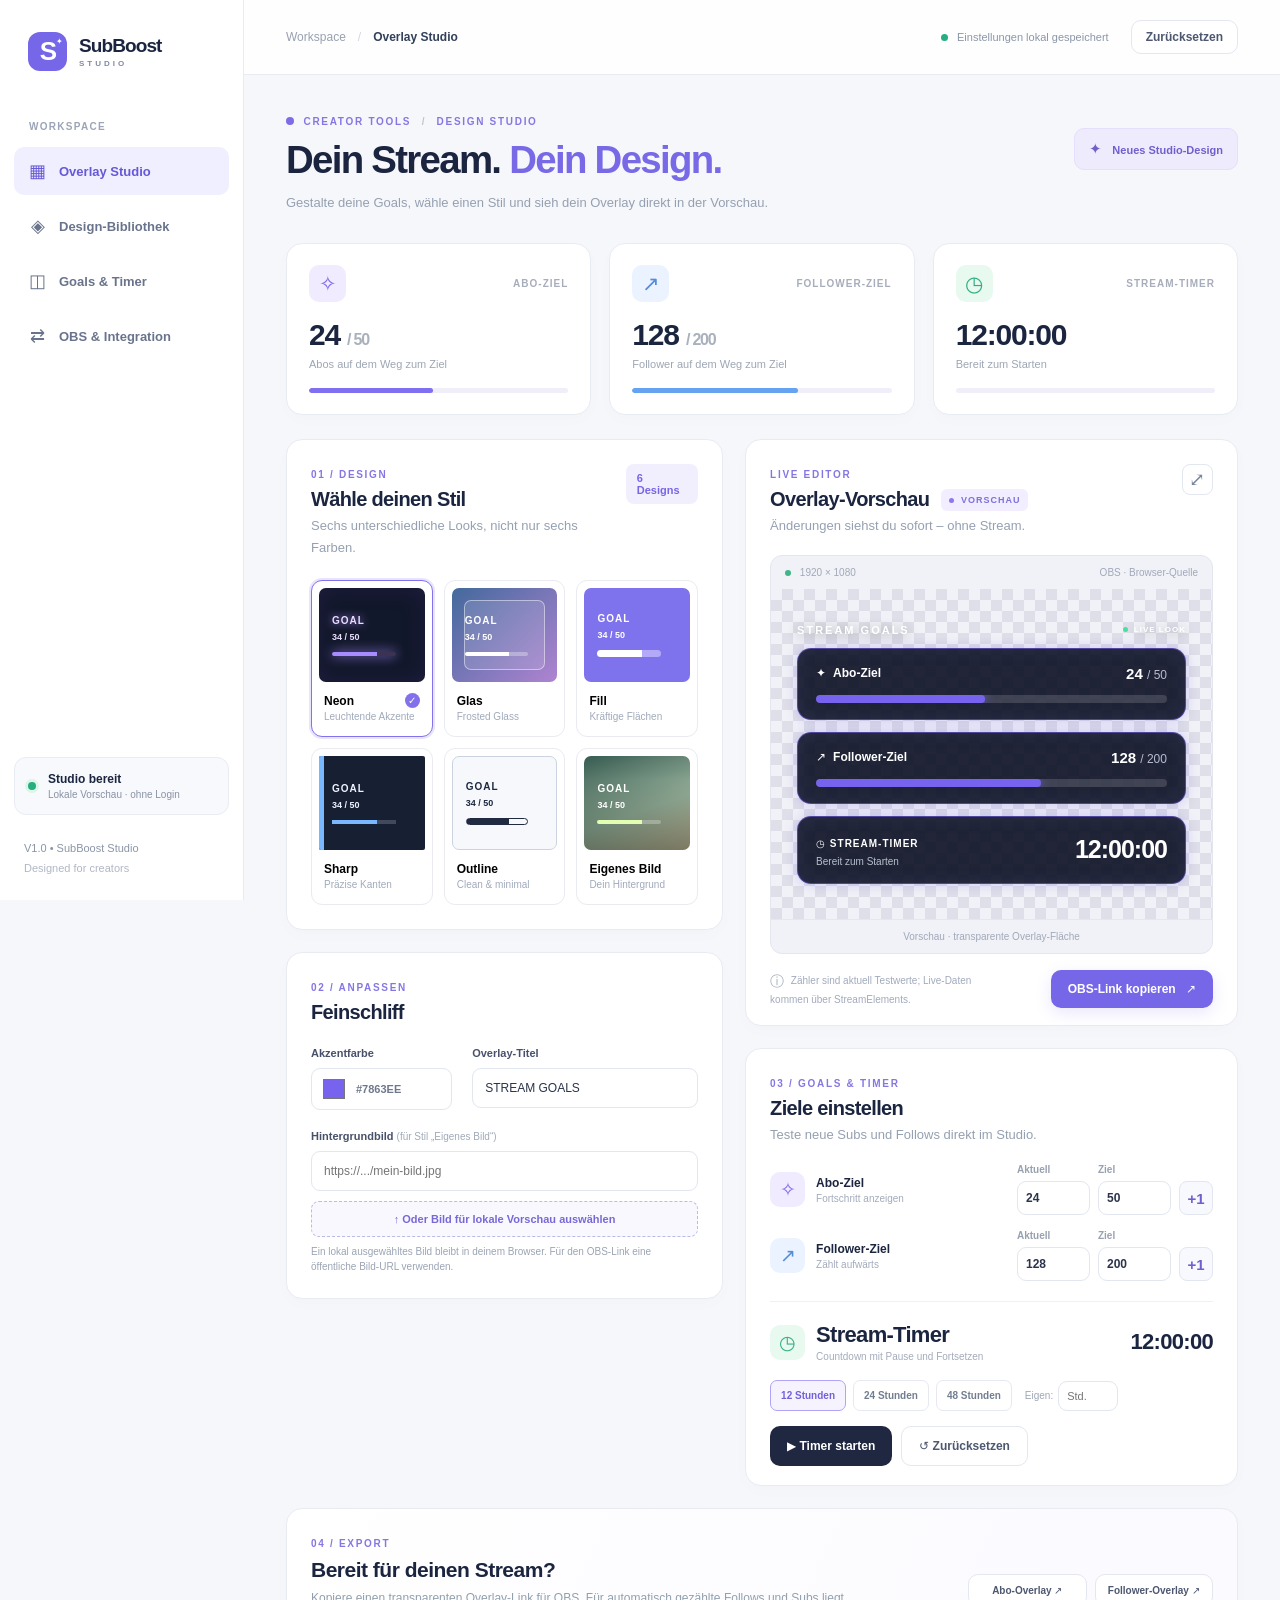
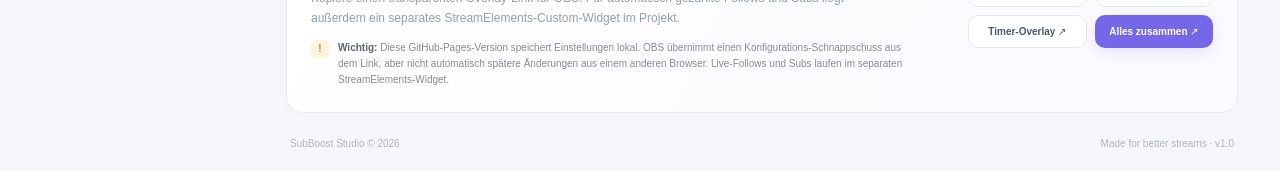
==== index.html @ 28e3aeb1 "Add files via upload" ====
<!doctype html>
<html lang="de">
<head>
  <meta charset="utf-8">
  <meta name="viewport" content="width=device-width, initial-scale=1">
  <meta name="theme-color" content="#f6f7fb">
  <meta name="description" content="SubBoost Studio – professionelle Twitch-Overlay-Gestaltung für Abo-Ziele, Follower-Ziele und Stream-Timer.">
  <title>SubBoost Studio · Overlay Designer</title>
  <link rel="stylesheet" href="styles.css">
</head>
<body>
<div id="app-shell">
  <aside class="sidebar">
    <a class="brand" href="#studio" aria-label="SubBoost Studio Startseite"><span class="brand-mark">S<span class="brand-spark">✦</span></span><span><b>SubBoost</b><small>STUDIO</small></span></a>
    <div class="nav-caption">WORKSPACE</div>
    <nav aria-label="Hauptnavigation">
      <a href="#studio" class="nav-link active" data-nav="studio"><span class="nav-ico">▦</span> Overlay Studio</a>
      <a href="#designs" class="nav-link" data-nav="designs"><span class="nav-ico">◈</span> Design-Bibliothek</a>
      <a href="#goals" class="nav-link" data-nav="goals"><span class="nav-ico">◫</span> Goals & Timer</a>
      <a href="#integration" class="nav-link" data-nav="integration"><span class="nav-ico">⇄</span> OBS & Integration</a>
    </nav>
    <div class="side-bottom">
      <div class="status-card"><span class="status-dot"></span><div><b>Studio bereit</b><small>Lokale Vorschau · ohne Login</small></div></div>
      <div class="side-foot">V1.0 • SubBoost Studio<br><span>Designed for creators</span></div>
    </div>
  </aside>

  <main class="main" id="studio">
    <header class="topbar"><div class="crumb"><span>Workspace</span><span class="slash">/</span><strong>Overlay Studio</strong></div><div class="top-actions"><span class="autosaved"><span class="save-dot"></span> Einstellungen lokal gespeichert</span><button class="btn btn-small btn-outline" id="reset-all">Zurücksetzen</button></div></header>
    <div class="page">
      <div class="page-heading"><div><div class="eyebrow"><span class="eyebrow-dot"></span> CREATOR TOOLS <span class="eyebrow-sep">/</span> DESIGN STUDIO</div><h1>Dein Stream. <em>Dein Design.</em></h1><p>Gestalte deine Goals, wähle einen Stil und sieh dein Overlay direkt in der Vorschau.</p></div><div class="header-badge"><span>✦</span> Neues Studio-Design</div></div>

      <div class="summary-grid">
        <div class="summary"><div class="summary-top"><span class="summary-icon violet">✧</span><span class="summary-tag">ABO-ZIEL</span></div><div class="summary-value" id="sum-subs">24 <span>/ 50</span></div><div class="summary-sub">Abos auf dem Weg zum Ziel</div><div class="summary-line"><i id="sum-subs-line"></i></div></div>
        <div class="summary"><div class="summary-top"><span class="summary-icon blue">↗</span><span class="summary-tag">FOLLOWER-ZIEL</span></div><div class="summary-value" id="sum-followers">128 <span>/ 200</span></div><div class="summary-sub">Follower auf dem Weg zum Ziel</div><div class="summary-line blue-line"><i id="sum-followers-line"></i></div></div>
        <div class="summary"><div class="summary-top"><span class="summary-icon green">◷</span><span class="summary-tag">STREAM-TIMER</span></div><div class="summary-value" id="sum-timer">12:00:00</div><div class="summary-sub" id="sum-timer-status">Bereit zum Starten</div><div class="summary-line green-line"><i id="sum-timer-line"></i></div></div>
      </div>

      <div class="studio-grid">
        <div class="left-stack">
          <section class="card" id="designs"><div class="card-head"><div><span class="section-index">01 / DESIGN</span><h2>Wähle deinen Stil</h2><p>Sechs unterschiedliche Looks, nicht nur sechs Farben.</p></div><div class="pill">6 Designs</div></div><div class="styles-grid" id="styles-grid">
            <button type="button" class="style-tile selected" data-style="neon"><span class="style-art art-neon"><i></i><strong>GOAL</strong><small>34 / 50</small><b></b></span><span class="style-label">Neon <span class="select-check">✓</span></span><span class="style-desc">Leuchtende Akzente</span></button>
            <button type="button" class="style-tile" data-style="glass"><span class="style-art art-glass"><i></i><strong>GOAL</strong><small>34 / 50</small><b></b></span><span class="style-label">Glas <span class="select-check">✓</span></span><span class="style-desc">Frosted Glass</span></button>
            <button type="button" class="style-tile" data-style="fill"><span class="style-art art-fill"><i></i><strong>GOAL</strong><small>34 / 50</small><b></b></span><span class="style-label">Fill <span class="select-check">✓</span></span><span class="style-desc">Kräftige Flächen</span></button>
            <button type="button" class="style-tile" data-style="sharp"><span class="style-art art-sharp"><i></i><strong>GOAL</strong><small>34 / 50</small><b></b></span><span class="style-label">Sharp <span class="select-check">✓</span></span><span class="style-desc">Präzise Kanten</span></button>
            <button type="button" class="style-tile" data-style="outline"><span class="style-art art-outline"><i></i><strong>GOAL</strong><small>34 / 50</small><b></b></span><span class="style-label">Outline <span class="select-check">✓</span></span><span class="style-desc">Clean & minimal</span></button>
            <button type="button" class="style-tile" data-style="image"><span class="style-art art-image"><i></i><strong>GOAL</strong><small>34 / 50</small><b></b></span><span class="style-label">Eigenes Bild <span class="select-check">✓</span></span><span class="style-desc">Dein Hintergrund</span></button>
          </div></section>
          <section class="card personalization"><div class="card-head tight"><div><span class="section-index">02 / ANPASSEN</span><h2>Feinschliff</h2></div></div><div class="colors-row"><div><label class="field-label" for="accent">Akzentfarbe</label><div class="color-input"><input id="accent" type="color" value="#7863ee"><span id="hex-label">#7863EE</span></div></div><div><label class="field-label" for="label-name">Overlay-Titel</label><input id="label-name" type="text" maxlength="32" value="STREAM GOALS" placeholder="STREAM GOALS"></div></div><div class="image-field"><label class="field-label" for="background-url">Hintergrundbild <span>(für Stil „Eigenes Bild“)</span></label><input id="background-url" type="url" placeholder="https://.../mein-bild.jpg"><label class="upload-label" for="background-file"><span>↑</span> Oder Bild für lokale Vorschau auswählen <input type="file" id="background-file" accept="image/*"></label><small class="hint">Ein lokal ausgewähltes Bild bleibt in deinem Browser. Für den OBS-Link eine öffentliche Bild-URL verwenden.</small></div></section>
        </div>

        <div class="right-stack"><section class="card preview-card"><div class="card-head preview-title"><div><span class="section-index">LIVE EDITOR</span><h2>Overlay-Vorschau <span class="live-pill"><i></i> VORSCHAU</span></h2><p>Änderungen siehst du sofort – ohne Stream.</p></div><button class="icon-btn" title="Vollbildvorschau" id="open-preview" aria-label="Vollbildvorschau öffnen">⤢</button></div><div class="preview-stage"><div class="stage-top"><span><i class="stage-dot"></i> 1920 × 1080</span><span>OBS · Browser-Quelle</span></div><div class="preview-inner"><div id="overlay-preview" class="overlay-content style-neon"><div class="preview-heading"><span id="preview-title">STREAM GOALS</span><span class="tiny-live"><span></span> LIVE LOOK</span></div><div class="goal-card subs-card"><div class="goal-top"><span>✦ <span>Abo-Ziel</span></span><strong id="preview-subs">24 <small>/ 50</small></strong></div><div class="bar"><div class="bar-fill" id="subs-progress"></div></div></div><div class="goal-card followers-card"><div class="goal-top"><span>↗ <span>Follower-Ziel</span></span><strong id="preview-followers">128 <small>/ 200</small></strong></div><div class="bar"><div class="bar-fill" id="followers-progress"></div></div></div><div class="goal-card timer-card"><div class="timer-card-content"><div><span class="timer-label">◷ STREAM-TIMER</span><div class="timer-subline" id="timer-state-label">Bereit zum Starten</div></div><strong id="preview-timer">12:00:00</strong></div></div></div></div><div class="stage-bottom">Vorschau · transparente Overlay-Fläche</div></div><div class="preview-footer"><div><span class="preview-foot-icon">ⓘ</span> Zähler sind aktuell Testwerte; Live-Daten kommen über StreamElements.</div><button class="btn btn-primary" id="copy-overlay-all">OBS-Link kopieren <span>↗</span></button></div></section>

        <section class="card controls-card" id="goals"><div class="card-head tight"><div><span class="section-index">03 / GOALS & TIMER</span><h2>Ziele einstellen</h2><p>Teste neue Subs und Follows direkt im Studio.</p></div></div><div class="goals-settings"><div class="settings-row"><div class="settings-label"><span class="settings-icon violet">✧</span><div><strong>Abo-Ziel</strong><small>Fortschritt anzeigen</small></div></div><div class="setting-inputs"><label>Aktuell<input type="number" min="0" max="1000000" id="subs-current" value="24"></label><label>Ziel<input type="number" min="1" max="1000000" id="subs-target" value="50"></label><button class="increment" id="test-sub" type="button" title="Test-Abo hinzufügen">+1</button></div></div><div class="settings-row"><div class="settings-label"><span class="settings-icon blue">↗</span><div><strong>Follower-Ziel</strong><small>Zählt aufwärts</small></div></div><div class="setting-inputs"><label>Aktuell<input type="number" min="0" max="1000000" id="followers-current" value="128"></label><label>Ziel<input type="number" min="1" max="1000000" id="followers-target" value="200"></label><button class="increment" id="test-follower" type="button" title="Test-Follow hinzufügen">+1</button></div></div></div><div class="divider"></div><div class="timer-settings"><div class="timer-settings-head"><div class="settings-label"><span class="settings-icon green">◷</span><div><strong>Stream-Timer</strong><small>Countdown mit Pause und Fortsetzen</small></div></div><strong id="timer-control-display">12:00:00</strong></div><div class="preset-row"><button type="button" class="preset active" data-hours="12">12 Stunden</button><button type="button" class="preset" data-hours="24">24 Stunden</button><button type="button" class="preset" data-hours="48">48 Stunden</button><label class="custom-hours">Eigen: <input type="number" min="1" max="240" id="custom-hours" placeholder="Std."></label></div><div class="timer-buttons"><button id="timer-toggle" class="btn btn-dark">▶ Timer starten</button><button id="timer-reset" class="btn btn-outline">↺ Zurücksetzen</button></div></div></section></div>
      </div>

      <section class="card integration" id="integration"><div class="integration-copy"><span class="section-index">04 / EXPORT</span><h2>Bereit für deinen Stream?</h2><p>Kopiere einen transparenten Overlay-Link für OBS. Für automatisch gezählte Follows und Subs liegt außerdem ein separates StreamElements-Custom-Widget im Projekt.</p><div class="integration-note"><span>!</span><span><strong>Wichtig:</strong> Diese GitHub-Pages-Version speichert Einstellungen lokal. OBS übernimmt einen Konfigurations-Schnappschuss aus dem Link, aber nicht automatisch spätere Änderungen aus einem anderen Browser. Live-Follows und Subs laufen im separaten StreamElements-Widget.</span></div></div><div class="integration-actions"><button class="btn btn-outline" id="copy-subs">Abo-Overlay ↗</button><button class="btn btn-outline" id="copy-followers">Follower-Overlay ↗</button><button class="btn btn-outline" id="copy-timer">Timer-Overlay ↗</button><button class="btn btn-primary" id="copy-all">Alles zusammen ↗</button></div></section>
      <footer><span>SubBoost Studio © 2026</span><span>Made for better streams · v1.0</span></footer>
    </div>
  </main>
</div>
<div id="obs-overlay-root" class="obs-root" hidden><div class="obs-content" id="obs-content"></div><div class="obs-interact" id="obs-interact"><button type="button" id="obs-start-pause">▶ Start / Pause</button><button type="button" id="obs-reset">↺ Reset</button></div></div>
<div id="toast" role="status" aria-live="polite"></div>
<script src="app.js"></script>
</body>
</html>
---- styles.css ----
:root{font-family:Inter,ui-sans-serif,-apple-system,BlinkMacSystemFont,"Segoe UI",Arial,sans-serif;color:#1b2540;background:#f6f7fb;font-synthesis:none;-webkit-font-smoothing:antialiased}*{box-sizing:border-box}html{scroll-behavior:smooth}body{margin:0}button,input{font:inherit}button{cursor:pointer}a{text-decoration:none;color:inherit}button:focus-visible,input:focus-visible,a:focus-visible{outline:3px solid #a7a1fb;outline-offset:2px}[hidden]{display:none!important}#app-shell{min-height:100vh;display:flex}.sidebar{background:#fff;width:244px;flex-shrink:0;min-height:100vh;border-right:1px solid #e9ebf1;padding:31px 14px 21px;position:sticky;top:0;height:100vh;display:flex;flex-direction:column}.brand{display:flex;align-items:center;gap:12px;padding:1px 14px 50px}.brand-mark{display:grid;place-items:center;position:relative;width:39px;height:39px;background:#7667e9;border-radius:12px;color:#fff;font-weight:850;font-size:26px;letter-spacing:-2px}.brand-spark{position:absolute;font-size:8px;top:5px;right:6px}.brand b{font-size:19px;letter-spacing:-.9px;display:block}.brand small{display:block;font-weight:800;letter-spacing:3px;font-size:8px;color:#828aa1;margin-top:2px}.nav-caption{font-size:10px;letter-spacing:1.3px;color:#9ca4b7;font-weight:750;margin:0 15px 15px}.sidebar nav{display:grid;gap:7px}.nav-link{display:flex;align-items:center;gap:12px;font-weight:600;color:#69748c;padding:13px 14px;border-radius:10px;font-size:13px}.nav-link.active,.nav-link:hover{background:#f0efff;color:#6758d6}.nav-ico{display:inline-flex;justify-content:center;width:19px;font-size:18px}.side-bottom{margin-top:auto}.status-card{display:flex;align-items:center;gap:12px;background:#f7f9fc;border:1px solid #e9ecf3;padding:14px 13px;border-radius:12px}.status-dot,.save-dot,.eyebrow-dot{width:8px;height:8px;background:#26ae80;border-radius:50%;display:inline-block;flex:0 0 auto;box-shadow:0 0 0 3px #dcf7e8}.status-card b{font-size:12px;display:block}.status-card small{font-size:10px;color:#8992a4;display:block;margin-top:3px}.side-foot{padding:24px 10px 0;color:#8a95a6;font-size:11px;line-height:1.8}.side-foot span{color:#b0b7c4}.main{width:calc(100% - 244px);min-width:0}.topbar{height:75px;background:rgba(255,255,255,.88);border-bottom:1px solid #e8ebf2;display:flex;align-items:center;justify-content:space-between;padding:0 42px;gap:20px}.crumb{font-size:12px;display:flex;gap:12px;color:#98a0b0}.crumb strong{color:#33405a;font-weight:650}.slash{color:#d0d5df}.top-actions{display:flex;align-items:center;gap:22px}.autosaved{font-size:11px;color:#8a96a8;display:flex;align-items:center;gap:9px}.save-dot{width:7px;height:7px;box-shadow:none}.btn{border:0;border-radius:10px;padding:12px 17px;font-size:12px;font-weight:750;transition:transform .15s,filter .15s,background .15s;white-space:nowrap}.btn:hover{transform:translateY(-1px);filter:brightness(.97)}.btn-outline{background:#fff;border:1px solid #e4e7f0;color:#4d5770}.btn-primary{background:#7667e9;color:white;box-shadow:0 5px 16px #7667e928}.btn-primary span{margin-left:7px}.btn-dark{background:#202841;color:#fff}.btn-small{padding:9px 14px}.page{max-width:1570px;margin:0 auto;padding:41px 42px 22px}.page-heading{display:flex;align-items:flex-start;justify-content:space-between;gap:20px;margin-bottom:30px}.eyebrow,.section-index{font-size:10px;letter-spacing:1.7px;font-weight:800;color:#8577e3}.eyebrow-dot{background:#7e6be8;box-shadow:none;margin-right:5px}.eyebrow-sep{color:#c0c2cd;margin:0 6px}h1,h2,p{margin:0}h1{font-size:clamp(29px,3vw,40px);font-weight:820;letter-spacing:-1.7px;margin:11px 0 10px}h1 em{font-style:normal;color:#7869e7}.page-heading p,.card-head p{color:#95a0b1;font-size:13px;line-height:1.65}.header-badge{background:#eeebfd;color:#715fcd;padding:11px 14px;font-size:11px;border:1px solid #e5defe;border-radius:10px;font-weight:750;margin-top:12px}.header-badge span{font-size:15px;margin-right:7px}.summary-grid{display:grid;grid-template-columns:repeat(3,minmax(0,1fr));gap:18px;margin-bottom:24px}.summary,.card{background:#fff;border:1px solid #e8ebf2;border-radius:16px;box-shadow:0 5px 18px #18203c04}.summary{padding:21px 22px}.summary-top{display:flex;align-items:center;justify-content:space-between}.summary-icon,.settings-icon{width:37px;height:37px;display:grid;place-items:center;border-radius:10px;font-size:21px;font-weight:750}.violet{background:#f0ebff;color:#7e67eb}.blue{background:#eaf3ff;color:#548cdb}.green{background:#e8f9ef;color:#2eae83}.summary-tag{font-size:10px;color:#a7adbb;letter-spacing:1px;font-weight:850}.summary-value{font-size:30px;font-weight:800;letter-spacing:-1.2px;margin-top:15px;line-height:1.2;font-variant-numeric:tabular-nums}.summary-value span{font-size:16px;color:#a9b1bd;font-weight:550}.summary-sub{font-size:11px;color:#9da6b4;margin-top:5px}.summary-line{height:5px;background:#f0eff9;border-radius:10px;margin-top:18px;overflow:hidden}.summary-line i{display:block;height:100%;width:48%;background:#806ff0;border-radius:10px;transition:width .35s}.summary-line.blue-line i{background:#65a3f1}.summary-line.green-line i{background:#4abf94}.studio-grid{display:grid;grid-template-columns:minmax(375px,.94fr) minmax(410px,1.06fr);gap:22px;align-items:start}.left-stack,.right-stack{display:flex;flex-direction:column;gap:22px}.card{padding:24px}.card-head{display:flex;align-items:flex-start;justify-content:space-between;gap:10px;margin-bottom:22px}.card-head.tight{margin-bottom:19px}.card-head h2{font-size:20px;font-weight:800;letter-spacing:-.65px;margin:6px 0 4px}.pill{background:#f1effe;color:#7665e5;padding:8px 11px;border-radius:8px;font-size:11px;font-weight:800}.styles-grid{display:grid;grid-template-columns:repeat(3,minmax(0,1fr));gap:11px}.style-tile{background:#fff;border:1.5px solid #e9ebf1;padding:7px;border-radius:11px;text-align:left;min-width:0;transition:border-color .18s,transform .18s,box-shadow .18s}.style-tile:hover{transform:translateY(-2px);box-shadow:0 6px 20px #20264c0b}.style-tile.selected{border-color:#8272ed;box-shadow:0 0 0 2px #e8e4ff}.style-art{height:94px;border-radius:7px;display:flex;flex-direction:column;justify-content:center;padding:13px;position:relative;overflow:hidden}.style-art strong{font-size:10px;letter-spacing:1px}.style-art small{font-size:9px;margin-top:6px;font-weight:700}.style-art b{width:80%;height:4px;margin-top:10px;border-radius:5px;display:block}.style-art i{position:absolute;inset:0;pointer-events:none}.art-neon{background:#12182b;color:#e8ddff;box-shadow:inset 0 0 22px #422a7244}.art-neon strong{text-shadow:0 0 9px #b08bff}.art-neon b{background:linear-gradient(90deg,#a88cff 70%,#3c3352 70%);box-shadow:0 0 12px #a88cff}.art-glass{background:linear-gradient(135deg,#43699d,#af84d1);color:#fff}.art-glass i{inset:12px;background:#ffffff21;border:1px solid #ffffff77;border-radius:7px;backdrop-filter:blur(6px)}.art-glass strong,.art-glass small,.art-glass b{z-index:1}.art-glass b{background:linear-gradient(90deg,#fff 70%,#ffffff50 70%)}.art-fill{background:#7f72ed;color:#fff}.art-fill b{background:linear-gradient(90deg,#fff 70%,#b2a9f8 70%);height:7px}.art-sharp{background:#172032;color:#eef2ff;border-radius:2px}.art-sharp:before{content:"";position:absolute;left:0;top:0;bottom:0;width:5px;background:#79b7ff}.art-sharp b{background:linear-gradient(90deg,#79b7ff 70%,#41495d 70%);border-radius:0}.art-outline{background:#f7f8fb;color:#1c2a42;border:1px solid #cbd3e1}.art-outline b{height:7px;border:1px solid #202a40;background:linear-gradient(90deg,#202a40 70%,transparent 70%)}.art-image{background:linear-gradient(160deg,#365b51,#9ab39d 58%,#e0c5a4);color:#fff}.art-image i{background:linear-gradient(0deg,#10261b7a,transparent 75%)}.art-image b{background:linear-gradient(90deg,#e2ffb1 70%,#ffffff44 70%);position:relative}.art-image strong,.art-image small{position:relative}.style-label{font-size:12px;font-weight:800;display:flex;align-items:center;justify-content:space-between;margin:11px 5px 3px}.select-check{font-size:10px;background:#8371ec;color:#fff;border-radius:50%;width:15px;height:15px;text-align:center;line-height:15px;opacity:0}.selected .select-check{opacity:1}.style-desc{display:block;font-size:10px;color:#a0aabb;margin:0 5px 7px}.field-label{display:block;font-size:11px;font-weight:750;color:#48516a;margin-bottom:9px}.field-label span{font-size:10px;color:#a0aab8;font-weight:500}.colors-row{display:grid;grid-template-columns:1fr 1.6fr;gap:20px}input:not([type=color]):not([type=file]){width:100%;border:1px solid #e2e6ef;background:#fff;border-radius:9px;padding:12px;color:#2c344c;font-size:12px;outline:none}input:not([type=color]):not([type=file]):focus{border-color:#9e94f8;box-shadow:0 0 0 3px #ddd7fa5c}.color-input{height:42px;border:1px solid #e2e6ef;border-radius:9px;display:flex;gap:9px;align-items:center;padding:6px 9px}.color-input input{border:0;background:none;width:26px;height:28px;cursor:pointer;padding:0}.color-input span{font-size:11px;font-weight:750;color:#6e788d}.image-field{margin-top:20px}.image-field #background-url{margin-bottom:10px}.upload-label{display:block;border:1px dashed #b9bce9;background:#f9f8ff;color:#7768d6;text-align:center;padding:11px;border-radius:8px;font-size:11px;font-weight:750;cursor:pointer}.upload-label input{display:none}.hint{display:block;color:#9ba4b4;font-size:10px;margin-top:7px;line-height:1.5}
.preview-card{padding:24px 24px 17px}.preview-title{margin-bottom:18px}.preview-title h2{display:flex;align-items:center;gap:12px}.live-pill{font-size:9px;font-weight:850;letter-spacing:1px;color:#7c70db;background:#f2eeff;padding:6px 8px;border-radius:6px}.live-pill i{display:inline-block;width:5px;height:5px;background:#8b79ed;border-radius:50%;margin-right:3px}.icon-btn{width:31px;height:31px;border:1px solid #e2e7f0;border-radius:8px;background:white;color:#7a849a;font-size:19px}.preview-stage{background:#f1f2f7;border:1px solid #e4e6ef;border-radius:12px;overflow:hidden}.stage-top,.stage-bottom{display:flex;justify-content:space-between;gap:15px;padding:11px 14px;font-size:10px;color:#a1a8b9}.stage-dot{width:6px;height:6px;border-radius:50%;background:#41b489;display:inline-block;margin-right:6px}.preview-inner{min-height:330px;padding:26px;background-image:linear-gradient(45deg,#dedfe8 25%,transparent 25%),linear-gradient(-45deg,#dedfe8 25%,transparent 25%),linear-gradient(45deg,transparent 75%,#dedfe8 75%),linear-gradient(-45deg,transparent 75%,#dedfe8 75%);background-size:22px 22px;background-position:0 0,0 11px,11px -11px,-11px 0;display:grid;place-items:center}.stage-bottom{justify-content:center;border-top:1px solid #e5e7f0}.preview-footer{display:flex;justify-content:space-between;gap:10px;align-items:center;margin-top:16px}.preview-footer>div{font-size:10px;color:#a1aabc;max-width:52%;line-height:1.5}.preview-foot-icon{font-size:14px;vertical-align:middle;margin-right:4px}.overlay-content{--accent:#7863ee;display:grid;gap:12px;width:min(100%,440px);color:#fff}.preview-heading{display:flex;justify-content:space-between;align-items:center;font-size:11px;letter-spacing:2px;font-weight:850;text-shadow:0 2px 12px #0007}.tiny-live{font-size:8px;letter-spacing:1px}.tiny-live span{display:inline-block;background:#48e2a1;width:5px;height:5px;border-radius:50%;margin-right:3px}.goal-card{background:#171e32;color:#fff;border:1px solid #5f678177;border-radius:14px;padding:16px 18px;box-shadow:0 12px 28px #17203330}.goal-top{display:flex;align-items:center;justify-content:space-between;gap:10px;margin-bottom:13px;font-size:12px;font-weight:800}.goal-top>span{display:flex;gap:7px;align-items:center}.goal-top strong{font-variant-numeric:tabular-nums;font-size:15px}.goal-top small{font-size:12px;color:#b9bdd3;font-weight:500}.bar{height:8px;background:#ffffff24;border-radius:99px;overflow:hidden}.bar-fill{height:100%;width:45%;background:var(--accent);border-radius:99px;transition:width .25s;box-shadow:0 0 10px var(--accent)}.timer-card-content{display:flex;justify-content:space-between;align-items:center;gap:8px}.timer-label{font-size:10px;font-weight:850;letter-spacing:1px}.timer-subline{font-size:10px;color:#b7c1ce;margin-top:5px}.timer-card strong{font-variant-numeric:tabular-nums;font-size:25px;letter-spacing:-1px}.overlay-content.style-neon .goal-card{background:#13172aeF;border-color:color-mix(in srgb,var(--accent),transparent 45%);box-shadow:0 0 13px color-mix(in srgb,var(--accent),transparent 70%),inset 0 0 18px #626acd1c}.overlay-content.style-neon .bar-fill{box-shadow:0 0 12px var(--accent)}.overlay-content.style-glass .goal-card{background:linear-gradient(110deg,#596ca4a8,#50506e91);backdrop-filter:blur(22px);border-color:#ffffff77;box-shadow:0 8px 20px #111b4a33}.overlay-content.style-glass .bar-fill{background:#fff;box-shadow:none}.overlay-content.style-fill .goal-card{background:var(--accent);border:0;box-shadow:0 10px 24px #17174122}.overlay-content.style-fill .bar{background:#ffffff4e}.overlay-content.style-fill .bar-fill{background:#fff;box-shadow:none}.overlay-content.style-sharp .goal-card{background:#121a2b;border-left:5px solid var(--accent);border-radius:0;box-shadow:8px 8px 0 #1d1c2d35}.overlay-content.style-sharp .bar,.overlay-content.style-sharp .bar-fill{border-radius:0;box-shadow:none}.overlay-content.style-outline .goal-card{background:#fff;color:#202944;border:2px solid #1a253b;border-radius:9px;box-shadow:none}.overlay-content.style-outline .goal-top small{color:#9299a5}.overlay-content.style-outline .bar{background:#e4e7ee}.overlay-content.style-outline .bar-fill{box-shadow:none}.overlay-content.style-outline .timer-subline{color:#8a94a4}.overlay-content.style-image .goal-card{background:linear-gradient(90deg,#111b24dE,#111b249d);border:1px solid #ffffff70;box-shadow:0 10px 30px #0003}.overlay-content.style-image{padding:16px;border-radius:15px;background:linear-gradient(145deg,#244739,#c8aa86);background-size:cover;background-position:center}.overlay-content.style-image .preview-heading{padding:0 3px}.controls-card{padding-bottom:19px}.goals-settings{display:grid;gap:15px}.settings-row,.timer-settings-head{display:flex;justify-content:space-between;gap:10px;align-items:center}.settings-label{display:flex;align-items:center;gap:11px}.settings-icon{width:35px;height:35px;font-size:19px}.settings-label strong{font-size:12px;display:block}.settings-label small{font-size:10px;color:#a3abbb;display:block;margin-top:3px}.setting-inputs{display:flex;gap:8px;align-items:end}.setting-inputs label{font-size:10px;color:#98a1b0;font-weight:750;display:block;width:73px}.setting-inputs input{height:34px;padding:7px 8px!important;margin-top:6px;font-size:12px!important}.increment{width:34px;height:34px;flex:0 0 34px;border:1px solid #e2e6ee;background:#f8f8ff;border-radius:8px;font-size:15px;color:#6f60ce;font-weight:800}.divider{height:1px;background:#eef0f4;margin:20px 0}.timer-settings-head strong{font-size:22px;font-variant-numeric:tabular-nums;letter-spacing:-.7px}.preset-row{display:flex;gap:7px;flex-wrap:wrap;margin-top:18px}.preset{border:1px solid #e6e9f0;color:#727e90;background:#fff;border-radius:7px;padding:9px 10px;font-size:10px;font-weight:800}.preset.active{color:#7161d9;border-color:#aea4f8;background:#f6f3ff}.custom-hours{font-size:10px;color:#9da7b5;display:flex;align-items:center;gap:5px;padding:0 6px}.custom-hours input{max-width:60px;padding:8px!important;font-size:11px!important}.timer-buttons{display:flex;gap:9px;margin-top:15px}.integration{margin-top:22px;display:flex;align-items:center;justify-content:space-between;gap:25px;background:linear-gradient(115deg,#fff,#fafaff)}.integration h2{font-size:21px;letter-spacing:-.5px;margin:7px 0}.integration p{font-size:12px;color:#91a0ad;line-height:1.6;max-width:580px}.integration-note{display:flex;gap:9px;align-items:flex-start;color:#8d8798;font-size:10px;line-height:1.6;max-width:610px;margin-top:12px}.integration-note>span:first-child{display:grid;place-items:center;width:18px;height:18px;border-radius:5px;background:#fff4db;color:#ba8942;flex-shrink:0;font-weight:800}.integration-note strong{color:#5e6373}.integration-actions{display:grid;grid-template-columns:1fr 1fr;gap:8px;min-width:245px}.integration-actions .btn{padding:10px;font-size:10px}footer{display:flex;justify-content:space-between;gap:10px;padding:25px 4px 0;color:#adb4c2;font-size:10px}#toast{position:fixed;bottom:24px;right:24px;background:#222945;color:#fff;padding:13px 18px;border-radius:10px;font-size:12px;box-shadow:0 10px 30px #111a3438;opacity:0;pointer-events:none;transition:opacity .2s;z-index:100}#toast.show{opacity:1}
body.obs-mode{background:transparent!important;overflow:hidden}body.obs-mode #app-shell{display:none}body.obs-mode .obs-root{display:flex!important;min-height:100vh;width:100vw;background:transparent;align-items:flex-start;justify-content:flex-start;padding:24px;position:relative}.obs-content{width:min(620px,95vw)}body.obs-mode .overlay-content{width:100%;max-width:620px}.obs-interact{position:fixed;bottom:10px;right:10px;display:flex;gap:6px;opacity:0;transition:opacity .2s}.obs-interact:hover,.obs-interact:focus-within{opacity:1}.obs-interact button{background:#222942;color:#fff;font-size:11px;border:1px solid #7779a0;border-radius:7px;padding:8px}.obs-root:not(.has-timer) .obs-interact{display:none}
@media(max-width:1240px){.sidebar{width:206px}.main{width:calc(100% - 206px)}.page{padding:35px 27px}.topbar{padding:0 27px}.studio-grid{grid-template-columns:1fr}.styles-grid{grid-template-columns:repeat(6,minmax(0,1fr))}.style-art{height:80px}.preview-inner{min-height:340px}.integration{align-items:flex-start}}@media(max-width:840px){.sidebar{display:none}.main{width:100%}.topbar{padding:0 17px}.page{padding:25px 16px}.header-badge,.autosaved{display:none}.styles-grid{grid-template-columns:repeat(3,minmax(0,1fr))}.summary-grid{gap:9px}.summary{padding:16px 13px}.summary-value{font-size:24px}.summary-value span{font-size:11px}.summary-icon{width:30px;height:30px}.summary-tag{font-size:8px}.summary-sub{font-size:9px}.integration{flex-direction:column}.integration-actions{width:100%}}@media(max-width:550px){.summary-grid{grid-template-columns:1fr}.summary{padding:14px}.summary-value{margin-top:8px}.summary-line{margin-top:10px}.styles-grid{grid-template-columns:repeat(2,minmax(0,1fr))}.page-heading{margin-bottom:21px}.card{padding:17px}.setting-inputs label{width:58px}.setting-inputs input{font-size:11px!important}.preview-footer{align-items:stretch;flex-direction:column}.preview-footer>div{max-width:100%}.preview-inner{padding:12px;min-height:290px}.goal-card{padding:13px}.colors-row{grid-template-columns:1fr}.settings-row{gap:10px}.timer-card strong{font-size:19px}.topbar{height:60px}footer{font-size:9px}}@media(prefers-reduced-motion:reduce){*{scroll-behavior:auto!important;transition:none!important}}
/* Invisible editor preview is cloned in OBS mode; only the clone is shown. */
.obs-root[data-view="subs"] .followers-card,.obs-root[data-view="subs"] .timer-card,.obs-root[data-view="subs"] .preview-heading,.obs-root[data-view="followers"] .subs-card,.obs-root[data-view="followers"] .timer-card,.obs-root[data-view="followers"] .preview-heading,.obs-root[data-view="timer"] .subs-card,.obs-root[data-view="timer"] .followers-card,.obs-root[data-view="timer"] .preview-heading{display:none}
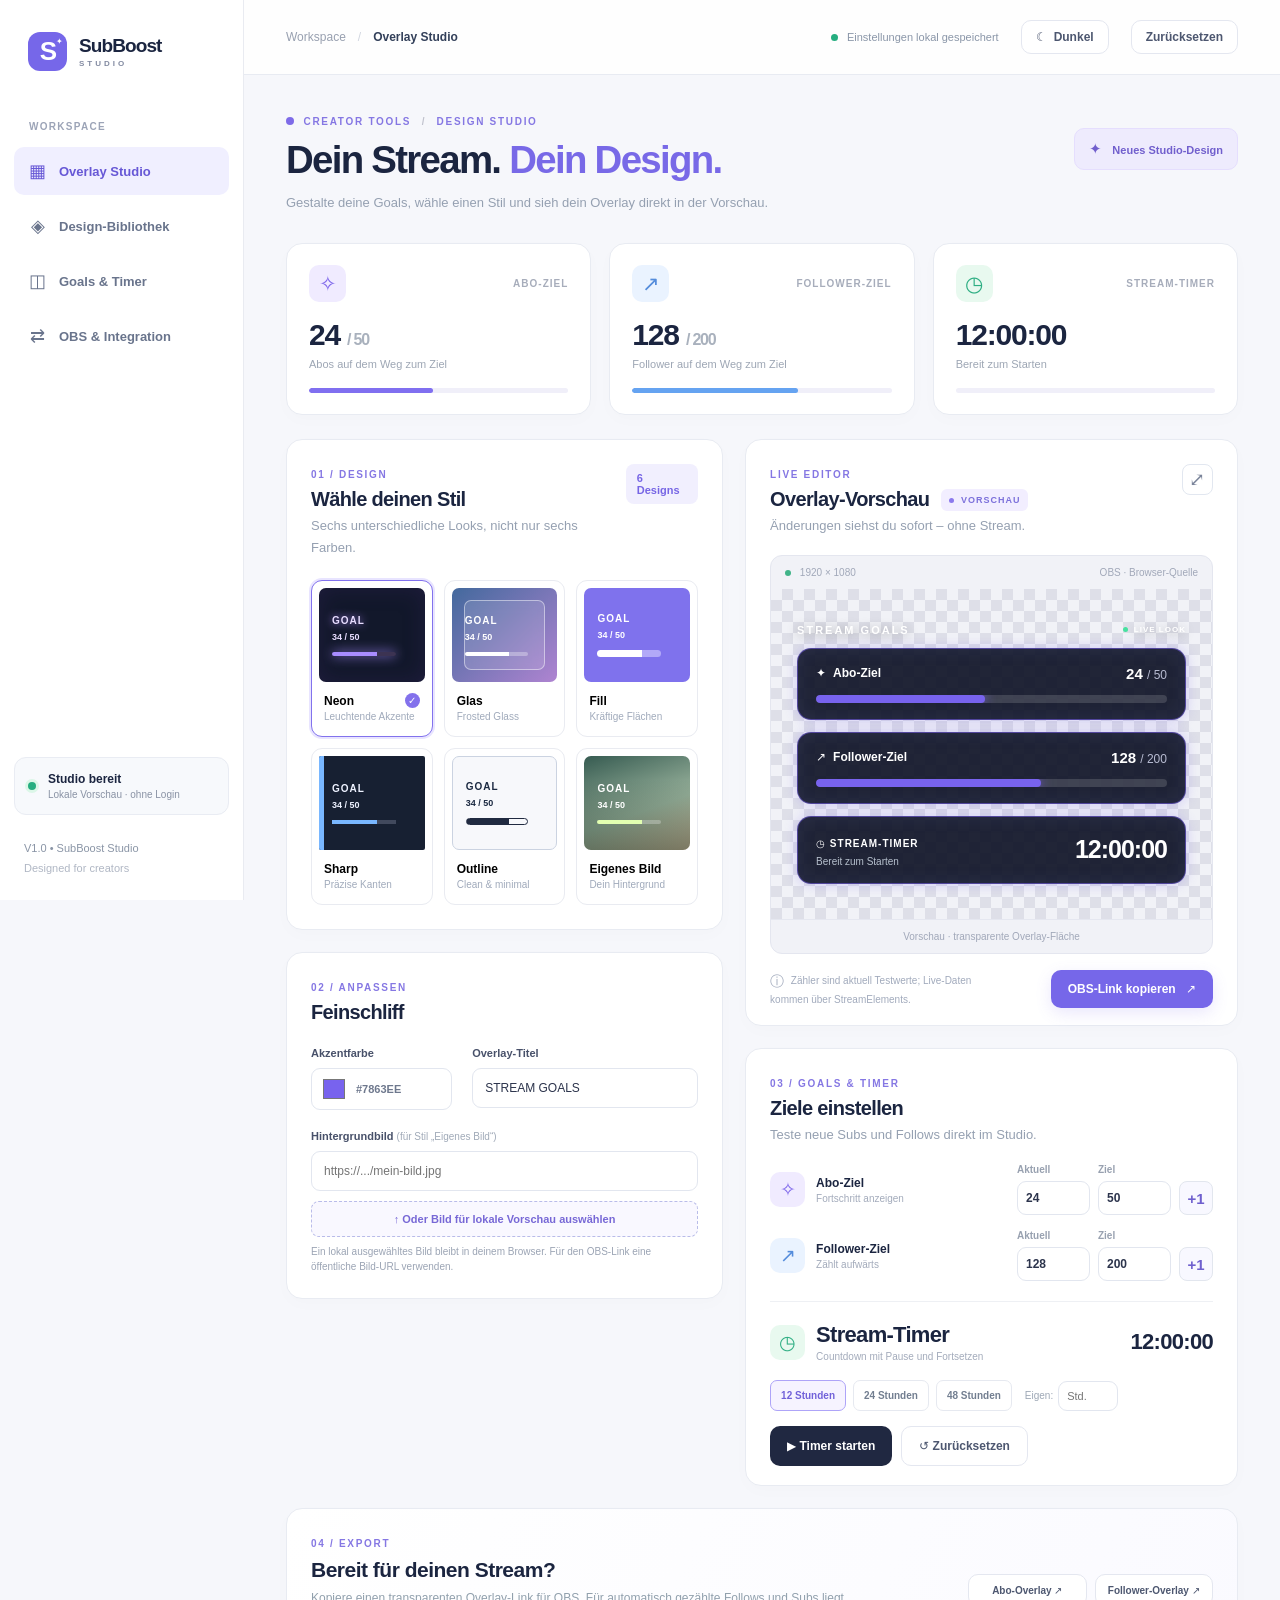
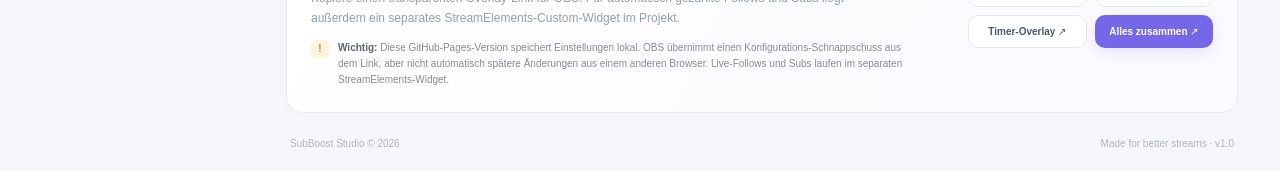
==== commit 976b8d59: "Add persistent light/dark dashboard theme toggle" ====
--- a/index.html
+++ b/index.html
@@ -7,6 +7,58 @@
   <meta name="description" content="SubBoost Studio – professionelle Twitch-Overlay-Gestaltung für Abo-Ziele, Follower-Ziele und Stream-Timer.">
   <title>SubBoost Studio · Overlay Designer</title>
   <link rel="stylesheet" href="styles.css">
+<style id="subboost-dashboard-theme">
+/* Dark Mode only changes the studio interface; the Twitch/OBS overlay keeps its own appearance. */
+:root[data-theme="dark"]{color-scheme:dark;color:#e9edff;background:#0e1422}
+:root[data-theme="dark"] body{background:#0e1422;color:#e9edff}
+:root[data-theme="dark"] .sidebar{background:#111a2a;border-color:#29364b}
+:root[data-theme="dark"] .brand small,:root[data-theme="dark"] .nav-caption,:root[data-theme="dark"] .side-foot,:root[data-theme="dark"] .side-foot span{color:#929fba}
+:root[data-theme="dark"] .nav-link{color:#aebbd0}
+:root[data-theme="dark"] .nav-link.active,:root[data-theme="dark"] .nav-link:hover{background:#292844;color:#bcaaff}
+:root[data-theme="dark"] .status-card{background:#1a2538;border-color:#354059}
+:root[data-theme="dark"] .status-card small{color:#a3aec2}
+:root[data-theme="dark"] .topbar{background:rgba(17,26,42,.95);border-color:#2c3850}
+:root[data-theme="dark"] .crumb{color:#9aa9c0}
+:root[data-theme="dark"] .crumb strong{color:#e7ebf5}
+:root[data-theme="dark"] .slash{color:#68758a}
+:root[data-theme="dark"] .autosaved{color:#a1aec2}
+:root[data-theme="dark"] .page-heading p,:root[data-theme="dark"] .card-head p{color:#aab7ce}
+:root[data-theme="dark"] .header-badge,:root[data-theme="dark"] .pill{background:#30274d;border-color:#584574;color:#c2b4ff}
+:root[data-theme="dark"] .summary,:root[data-theme="dark"] .card{background:#172235;border-color:#2d3b51;box-shadow:0 5px 22px #05091840}
+:root[data-theme="dark"] .integration{background:linear-gradient(115deg,#172235,#1b2139)}
+:root[data-theme="dark"] .summary-tag,:root[data-theme="dark"] .summary-sub,:root[data-theme="dark"] .summary-value span{color:#abb8cc}
+:root[data-theme="dark"] .summary-line{background:#2d334b}
+:root[data-theme="dark"] .violet{background:#332b55;color:#b99aff}
+:root[data-theme="dark"] .blue{background:#1d3556;color:#9cc8ff}
+:root[data-theme="dark"] .green{background:#1e403a;color:#8fe4bc}
+:root[data-theme="dark"] .style-tile{background:#1b293e;border-color:#35435b;color:#e4eaf7}
+:root[data-theme="dark"] .style-tile.selected{border-color:#9a88ff;box-shadow:0 0 0 2px #504379}
+:root[data-theme="dark"] .style-desc,:root[data-theme="dark"] .field-label span,:root[data-theme="dark"] .hint{color:#a5b3c9}
+:root[data-theme="dark"] .field-label,:root[data-theme="dark"] .settings-label small,:root[data-theme="dark"] .setting-inputs label{color:#afbbd0}
+:root[data-theme="dark"] input:not([type=color]):not([type=file]){background:#101a2d;color:#eff2ff;border-color:#3a4961}
+:root[data-theme="dark"] input:not([type=color]):not([type=file])::placeholder{color:#8291ae}
+:root[data-theme="dark"] .color-input{background:#101a2d;border-color:#3a4961}
+:root[data-theme="dark"] .color-input span{color:#c4cbde}
+:root[data-theme="dark"] .upload-label{background:#24243e;color:#c4b3ff;border-color:#65528c}
+:root[data-theme="dark"] .btn-outline,:root[data-theme="dark"] .icon-btn{background:#243149;color:#e4eafa;border-color:#3e4d65}
+:root[data-theme="dark"] .btn-dark{background:#795fe2;color:#fff}
+:root[data-theme="dark"] .increment{background:#30264d;color:#c9b6ff;border-color:#5a4b77}
+:root[data-theme="dark"] .divider{background:#2e3b51}
+:root[data-theme="dark"] .preset{background:#1d2b40;color:#abb9ce;border-color:#3d4b61}
+:root[data-theme="dark"] .preset.active{background:#382953;color:#d0bcff;border-color:#8b71d9}
+:root[data-theme="dark"] .custom-hours{color:#aab9ce}
+:root[data-theme="dark"] .preview-stage{background:#182133;border-color:#344158}
+:root[data-theme="dark"] .stage-top,:root[data-theme="dark"] .stage-bottom,:root[data-theme="dark"] .preview-footer>div{color:#aebbd0}
+:root[data-theme="dark"] .stage-bottom{border-color:#344158}
+:root[data-theme="dark"] .preview-inner{background-color:#1b2535;background-image:linear-gradient(45deg,#293548 25%,transparent 25%),linear-gradient(-45deg,#293548 25%,transparent 25%),linear-gradient(45deg,transparent 75%,#293548 75%),linear-gradient(-45deg,transparent 75%,#293548 75%)}
+:root[data-theme="dark"] .live-pill{background:#352e51;color:#d0c2ff}
+:root[data-theme="dark"] .integration p,:root[data-theme="dark"] .integration-note{color:#a6b5cc}
+:root[data-theme="dark"] .integration-note strong{color:#dce5f4}
+:root[data-theme="dark"] footer{color:#96a5bf}
+#theme-toggle{display:inline-flex;gap:7px;align-items:center;justify-content:center}
+@media(max-width:840px){.top-actions{gap:8px}#theme-toggle{padding:8px 10px}}
+@media(max-width:550px){#theme-toggle .theme-label{display:none}#theme-toggle{min-width:36px}}
+</style>
 </head>
 <body>
 <div id="app-shell">
@@ -26,7 +78,7 @@
   </aside>
 
   <main class="main" id="studio">
-    <header class="topbar"><div class="crumb"><span>Workspace</span><span class="slash">/</span><strong>Overlay Studio</strong></div><div class="top-actions"><span class="autosaved"><span class="save-dot"></span> Einstellungen lokal gespeichert</span><button class="btn btn-small btn-outline" id="reset-all">Zurücksetzen</button></div></header>
+    <header class="topbar"><div class="crumb"><span>Workspace</span><span class="slash">/</span><strong>Overlay Studio</strong></div><div class="top-actions"><span class="autosaved"><span class="save-dot"></span> Einstellungen lokal gespeichert</span><button class="btn btn-small btn-outline" type="button" id="theme-toggle" aria-pressed="false" aria-label="Dunklen Modus aktivieren" title="Dunklen Modus aktivieren"><span class="theme-icon" aria-hidden="true">☾</span><span class="theme-label">Dunkel</span></button><button class="btn btn-small btn-outline" id="reset-all">Zurücksetzen</button></div></header>
     <div class="page">
       <div class="page-heading"><div><div class="eyebrow"><span class="eyebrow-dot"></span> CREATOR TOOLS <span class="eyebrow-sep">/</span> DESIGN STUDIO</div><h1>Dein Stream. <em>Dein Design.</em></h1><p>Gestalte deine Goals, wähle einen Stil und sieh dein Overlay direkt in der Vorschau.</p></div><div class="header-badge"><span>✦</span> Neues Studio-Design</div></div>
 
@@ -62,5 +114,32 @@
 <div id="obs-overlay-root" class="obs-root" hidden><div class="obs-content" id="obs-content"></div><div class="obs-interact" id="obs-interact"><button type="button" id="obs-start-pause">▶ Start / Pause</button><button type="button" id="obs-reset">↺ Reset</button></div></div>
 <div id="toast" role="status" aria-live="polite"></div>
 <script src="app.js"></script>
+<script id="subboost-theme-controller">
+(()=>{
+  if(new URLSearchParams(location.search).has('overlay'))return;
+  const key='subboost-studio-ui-theme';
+  const button=document.getElementById('theme-toggle');
+  if(!button)return;
+  function apply(mode){
+    const dark=mode==='dark';
+    document.documentElement.dataset.theme=dark?'dark':'light';
+    button.setAttribute('aria-pressed',String(dark));
+    button.setAttribute('aria-label',dark?'Hellen Modus aktivieren':'Dunklen Modus aktivieren');
+    button.setAttribute('title',dark?'Hellen Modus aktivieren':'Dunklen Modus aktivieren');
+    button.querySelector('.theme-icon').textContent=dark?'☀':'☾';
+    button.querySelector('.theme-label').textContent=dark?'Hell':'Dunkel';
+    const meta=document.querySelector('meta[name="theme-color"]');
+    if(meta)meta.setAttribute('content',dark?'#0e1422':'#f6f7fb');
+  }
+  let saved='light';
+  try{saved=localStorage.getItem(key)==='dark'?'dark':'light'}catch(_){}
+  apply(saved);
+  button.addEventListener('click',()=>{
+    const next=document.documentElement.dataset.theme==='dark'?'light':'dark';
+    apply(next);
+    try{localStorage.setItem(key,next)}catch(_){}
+  });
+})();
+</script>
 </body>
 </html>
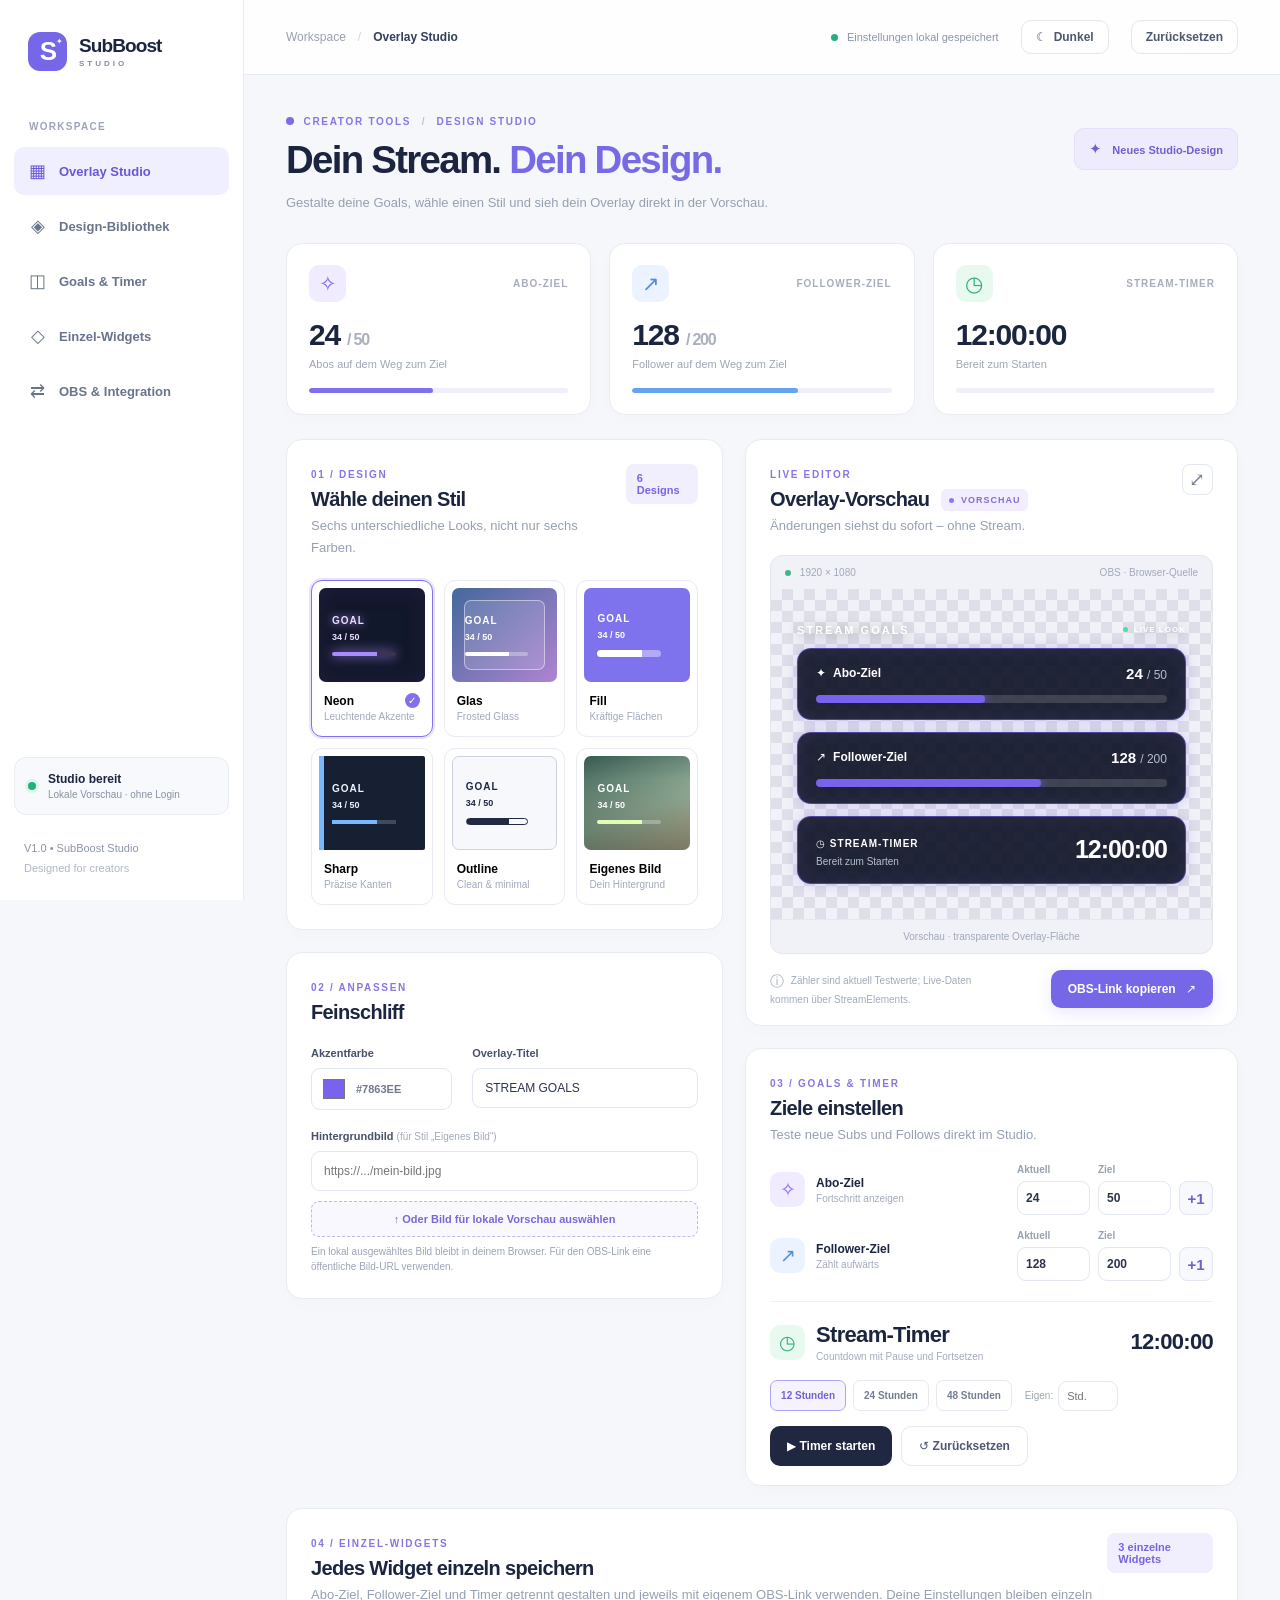
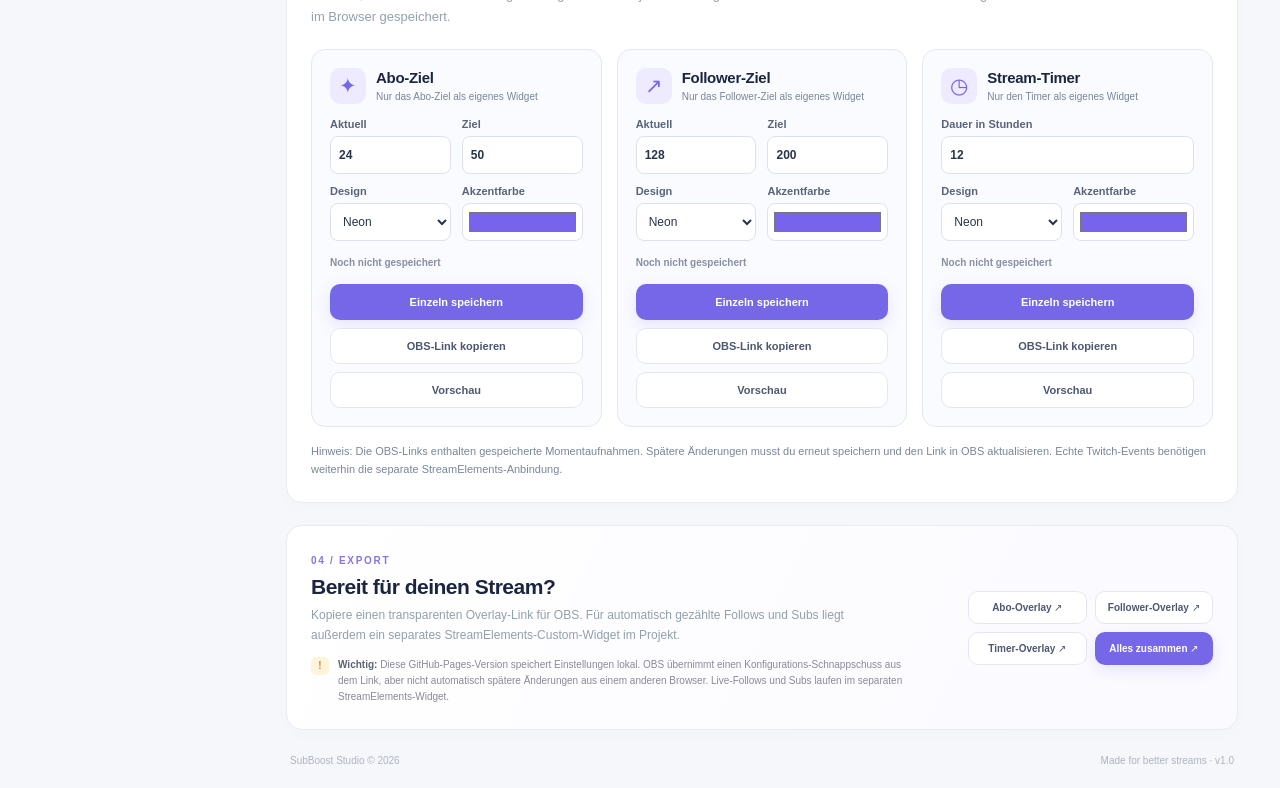
==== commit a06d1b93: "Add independently saved subscriber, follower, and timer widgets with separate OBS links" ====
--- a/index.html
+++ b/index.html
@@ -69,6 +69,7 @@
       <a href="#studio" class="nav-link active" data-nav="studio"><span class="nav-ico">▦</span> Overlay Studio</a>
       <a href="#designs" class="nav-link" data-nav="designs"><span class="nav-ico">◈</span> Design-Bibliothek</a>
       <a href="#goals" class="nav-link" data-nav="goals"><span class="nav-ico">◫</span> Goals & Timer</a>
+      <a href="#single-widgets" class="nav-link" data-nav="single-widgets"><span class="nav-ico">◇</span> Einzel-Widgets</a>
       <a href="#integration" class="nav-link" data-nav="integration"><span class="nav-ico">⇄</span> OBS & Integration</a>
     </nav>
     <div class="side-bottom">
@@ -106,7 +107,29 @@
         <section class="card controls-card" id="goals"><div class="card-head tight"><div><span class="section-index">03 / GOALS & TIMER</span><h2>Ziele einstellen</h2><p>Teste neue Subs und Follows direkt im Studio.</p></div></div><div class="goals-settings"><div class="settings-row"><div class="settings-label"><span class="settings-icon violet">✧</span><div><strong>Abo-Ziel</strong><small>Fortschritt anzeigen</small></div></div><div class="setting-inputs"><label>Aktuell<input type="number" min="0" max="1000000" id="subs-current" value="24"></label><label>Ziel<input type="number" min="1" max="1000000" id="subs-target" value="50"></label><button class="increment" id="test-sub" type="button" title="Test-Abo hinzufügen">+1</button></div></div><div class="settings-row"><div class="settings-label"><span class="settings-icon blue">↗</span><div><strong>Follower-Ziel</strong><small>Zählt aufwärts</small></div></div><div class="setting-inputs"><label>Aktuell<input type="number" min="0" max="1000000" id="followers-current" value="128"></label><label>Ziel<input type="number" min="1" max="1000000" id="followers-target" value="200"></label><button class="increment" id="test-follower" type="button" title="Test-Follow hinzufügen">+1</button></div></div></div><div class="divider"></div><div class="timer-settings"><div class="timer-settings-head"><div class="settings-label"><span class="settings-icon green">◷</span><div><strong>Stream-Timer</strong><small>Countdown mit Pause und Fortsetzen</small></div></div><strong id="timer-control-display">12:00:00</strong></div><div class="preset-row"><button type="button" class="preset active" data-hours="12">12 Stunden</button><button type="button" class="preset" data-hours="24">24 Stunden</button><button type="button" class="preset" data-hours="48">48 Stunden</button><label class="custom-hours">Eigen: <input type="number" min="1" max="240" id="custom-hours" placeholder="Std."></label></div><div class="timer-buttons"><button id="timer-toggle" class="btn btn-dark">▶ Timer starten</button><button id="timer-reset" class="btn btn-outline">↺ Zurücksetzen</button></div></div></section></div>
       </div>
 
-      <section class="card integration" id="integration"><div class="integration-copy"><span class="section-index">04 / EXPORT</span><h2>Bereit für deinen Stream?</h2><p>Kopiere einen transparenten Overlay-Link für OBS. Für automatisch gezählte Follows und Subs liegt außerdem ein separates StreamElements-Custom-Widget im Projekt.</p><div class="integration-note"><span>!</span><span><strong>Wichtig:</strong> Diese GitHub-Pages-Version speichert Einstellungen lokal. OBS übernimmt einen Konfigurations-Schnappschuss aus dem Link, aber nicht automatisch spätere Änderungen aus einem anderen Browser. Live-Follows und Subs laufen im separaten StreamElements-Widget.</span></div></div><div class="integration-actions"><button class="btn btn-outline" id="copy-subs">Abo-Overlay ↗</button><button class="btn btn-outline" id="copy-followers">Follower-Overlay ↗</button><button class="btn btn-outline" id="copy-timer">Timer-Overlay ↗</button><button class="btn btn-primary" id="copy-all">Alles zusammen ↗</button></div></section>
+      <section class="card singles-panel" id="single-widgets" aria-labelledby="single-widgets-title">
+<div class="card-head"><div><span class="section-index">04 / EINZEL-WIDGETS</span><h2 id="single-widgets-title">Jedes Widget einzeln speichern</h2><p>Abo-Ziel, Follower-Ziel und Timer getrennt gestalten und jeweils mit eigenem OBS-Link verwenden. Deine Einstellungen bleiben einzeln im Browser gespeichert.</p></div><span class="pill">3 einzelne Widgets</span></div>
+<div class="singles-grid"><article class="single-card" data-single-widget="subs">
+<div class="single-card-head"><span class="single-card-icon">✦</span><div><h3>Abo-Ziel</h3><p>Nur das Abo-Ziel als eigenes Widget</p></div></div>
+<div class="single-fields"><label>Aktuell<input type="number" min="0" max="1000000" data-sfield="current"></label><label>Ziel<input type="number" min="1" max="1000000" data-sfield="target"></label><label>Design<select data-sfield="style"><option value="neon">Neon</option><option value="glass">Glas</option><option value="fill">Fill</option><option value="sharp">Sharp</option><option value="outline">Outline</option><option value="image">Eigenes Bild</option></select></label><label>Akzentfarbe<input type="color" data-sfield="accent" value="#7863ee"></label></div>
+<p class="single-saved" data-saved-status aria-live="polite">Noch nicht gespeichert</p>
+<div class="single-buttons"><button type="button" class="btn btn-primary" data-single-action="save">Einzeln speichern</button><button type="button" class="btn btn-outline" data-single-action="copy">OBS-Link kopieren</button><button type="button" class="btn btn-outline" data-single-action="preview">Vorschau</button></div>
+</article>
+<article class="single-card" data-single-widget="followers">
+<div class="single-card-head"><span class="single-card-icon">↗</span><div><h3>Follower-Ziel</h3><p>Nur das Follower-Ziel als eigenes Widget</p></div></div>
+<div class="single-fields"><label>Aktuell<input type="number" min="0" max="1000000" data-sfield="current"></label><label>Ziel<input type="number" min="1" max="1000000" data-sfield="target"></label><label>Design<select data-sfield="style"><option value="neon">Neon</option><option value="glass">Glas</option><option value="fill">Fill</option><option value="sharp">Sharp</option><option value="outline">Outline</option><option value="image">Eigenes Bild</option></select></label><label>Akzentfarbe<input type="color" data-sfield="accent" value="#7863ee"></label></div>
+<p class="single-saved" data-saved-status aria-live="polite">Noch nicht gespeichert</p>
+<div class="single-buttons"><button type="button" class="btn btn-primary" data-single-action="save">Einzeln speichern</button><button type="button" class="btn btn-outline" data-single-action="copy">OBS-Link kopieren</button><button type="button" class="btn btn-outline" data-single-action="preview">Vorschau</button></div>
+</article>
+<article class="single-card" data-single-widget="timer">
+<div class="single-card-head"><span class="single-card-icon">◷</span><div><h3>Stream-Timer</h3><p>Nur den Timer als eigenes Widget</p></div></div>
+<div class="single-fields"><label class="single-full">Dauer in Stunden<input type="number" min="1" max="240" data-sfield="hours"></label><label>Design<select data-sfield="style"><option value="neon">Neon</option><option value="glass">Glas</option><option value="fill">Fill</option><option value="sharp">Sharp</option><option value="outline">Outline</option><option value="image">Eigenes Bild</option></select></label><label>Akzentfarbe<input type="color" data-sfield="accent" value="#7863ee"></label></div>
+<p class="single-saved" data-saved-status aria-live="polite">Noch nicht gespeichert</p>
+<div class="single-buttons"><button type="button" class="btn btn-primary" data-single-action="save">Einzeln speichern</button><button type="button" class="btn btn-outline" data-single-action="copy">OBS-Link kopieren</button><button type="button" class="btn btn-outline" data-single-action="preview">Vorschau</button></div>
+</article></div>
+<p class="singles-note">Hinweis: Die OBS-Links enthalten gespeicherte Momentaufnahmen. Spätere Änderungen musst du erneut speichern und den Link in OBS aktualisieren. Echte Twitch-Events benötigen weiterhin die separate StreamElements-Anbindung.</p>
+</section>
+<section class="card integration" id="integration"><div class="integration-copy"><span class="section-index">04 / EXPORT</span><h2>Bereit für deinen Stream?</h2><p>Kopiere einen transparenten Overlay-Link für OBS. Für automatisch gezählte Follows und Subs liegt außerdem ein separates StreamElements-Custom-Widget im Projekt.</p><div class="integration-note"><span>!</span><span><strong>Wichtig:</strong> Diese GitHub-Pages-Version speichert Einstellungen lokal. OBS übernimmt einen Konfigurations-Schnappschuss aus dem Link, aber nicht automatisch spätere Änderungen aus einem anderen Browser. Live-Follows und Subs laufen im separaten StreamElements-Widget.</span></div></div><div class="integration-actions"><button class="btn btn-outline" id="copy-subs">Abo-Overlay ↗</button><button class="btn btn-outline" id="copy-followers">Follower-Overlay ↗</button><button class="btn btn-outline" id="copy-timer">Timer-Overlay ↗</button><button class="btn btn-primary" id="copy-all">Alles zusammen ↗</button></div></section>
       <footer><span>SubBoost Studio © 2026</span><span>Made for better streams · v1.0</span></footer>
     </div>
   </main>
@@ -114,6 +137,146 @@
 <div id="obs-overlay-root" class="obs-root" hidden><div class="obs-content" id="obs-content"></div><div class="obs-interact" id="obs-interact"><button type="button" id="obs-start-pause">▶ Start / Pause</button><button type="button" id="obs-reset">↺ Reset</button></div></div>
 <div id="toast" role="status" aria-live="polite"></div>
 <script src="app.js"></script>
+<style id="subboost-independent-widget-styles">
+.singles-panel{margin-top:22px}
+.singles-grid{display:grid;grid-template-columns:repeat(3,minmax(0,1fr));gap:15px}
+.single-card{min-width:0;background:#fafbff;border:1px solid #e4e8f1;border-radius:14px;padding:18px;display:flex;flex-direction:column;gap:14px}
+.single-card-head{display:flex;gap:10px;align-items:center}
+.single-card-icon{display:grid;place-items:center;flex:0 0 36px;width:36px;height:36px;border-radius:10px;background:#eeeaff;color:#7667e9;font-size:21px}
+.single-card-head h3{font-size:15px;margin:0 0 3px;letter-spacing:-.3px}
+.single-card-head p{font-size:10px;line-height:1.5;color:#7a8599}
+.single-fields{display:grid;grid-template-columns:1fr 1fr;gap:11px}
+.single-fields label{min-width:0;font-size:11px;font-weight:700;color:#59647a}
+.single-fields input:not([type=color]),.single-fields select{display:block;margin-top:6px;width:100%;min-width:0;height:38px;padding:8px;border:1px solid #dce2ed;background:#fff;color:#27354c;border-radius:8px;font-size:12px}
+.single-fields input[type=color]{display:block;cursor:pointer;margin-top:6px;width:100%;height:38px;padding:4px;border:1px solid #dce2ed;background:#fff;border-radius:8px}
+.single-full{grid-column:1/-1}
+.single-saved{font-size:10px;font-weight:700;line-height:1.5;color:#878fa3}
+.single-saved.is-saved{color:#25885c}
+.single-saved.is-edited{color:#ae7937}
+.single-buttons{display:grid;gap:8px;margin-top:auto}
+.single-buttons .btn{font-size:11px;padding:10px 7px;white-space:normal;min-height:36px}
+.singles-note{font-size:11px;line-height:1.6;color:#79869a;margin-top:16px}
+:root[data-theme="dark"] .single-card{background:#1a283c;border-color:#38465e}
+:root[data-theme="dark"] .single-card-head p,:root[data-theme="dark"] .singles-note{color:#a9b8ce}
+:root[data-theme="dark"] .single-card-icon{background:#382b5c;color:#c3afff}
+:root[data-theme="dark"] .single-fields label{color:#b9c5da}
+:root[data-theme="dark"] .single-fields input:not([type=color]),:root[data-theme="dark"] .single-fields select,:root[data-theme="dark"] .single-fields input[type=color]{background:#101a2d;color:#f1f5ff;border-color:#43516b}
+:root[data-theme="dark"] .single-saved{color:#aab6c7}
+:root[data-theme="dark"] .single-saved.is-saved{color:#7cdbaf}
+:root[data-theme="dark"] .single-saved.is-edited{color:#f0bd7e}
+@media(max-width:1100px){.singles-grid{grid-template-columns:1fr 1fr}}
+@media(max-width:700px){.singles-grid{grid-template-columns:1fr}.singles-panel .card-head{flex-direction:column}}
+</style>
+<script id="subboost-independent-widget-controller">
+(()=>{
+  'use strict';
+  // The studio dashboard remains independent: each saved widget has its own data and appearance.
+  if(new URLSearchParams(location.search).has('overlay'))return;
+  const storageKey='subboost-studio-independent-widgets-v1';
+  const dashboardKey='subboost-studio-v1';
+  const kinds=['subs','followers','timer'];
+  const cards=[...document.querySelectorAll('[data-single-widget]')];
+  const styles=['neon','glass','fill','sharp','outline','image'];
+  let saved={};
+  try{
+    const val=JSON.parse(localStorage.getItem(storageKey)||'{}');
+    if(val&&typeof val==='object')saved=val;
+  }catch(_){}
+  const number=(v,min,max,fallback)=>{const n=Number(v);return Number.isFinite(n)?Math.min(max,Math.max(min,n)):fallback};
+  function dashboard(){
+    try{return JSON.parse(localStorage.getItem(dashboardKey)||'{}')||{}}catch(_){return{}}
+  }
+  function initial(kind){
+    const s=dashboard();
+    const common={style:styles.includes(s.style)?s.style:'neon',accent:/^#[a-f0-9]{6}$/i.test(s.accent||'')?s.accent:'#7863ee'};
+    if(kind==='subs')return {...common,current:number(s.subs,0,1000000,24),target:number(s.subsTarget,1,1000000,50)};
+    if(kind==='followers')return {...common,current:number(s.followers,0,1000000,128),target:number(s.followersTarget,1,1000000,200)};
+    return {...common,hours:number((s.durationMs||43200000)/3600000,1,240,12)};
+  }
+  function normalize(kind,raw){
+    const def=initial(kind);
+    const value=raw&&typeof raw==='object'?raw:{};
+    const cfg={style:styles.includes(value.style)?value.style:def.style,accent:/^#[a-f0-9]{6}$/i.test(value.accent||'')?value.accent:def.accent};
+    if(kind==='timer')return {...cfg,hours:number(value.hours,1,240,def.hours)};
+    return {...cfg,current:number(value.current,0,1000000,def.current),target:number(value.target,1,1000000,def.target)};
+  }
+  function fields(card){
+    const data={};
+    card.querySelectorAll('[data-sfield]').forEach(el=>data[el.dataset.sfield]=el.value);
+    return normalize(card.dataset.singleWidget,data);
+  }
+  function setFields(card,cfg){
+    card.querySelectorAll('[data-sfield]').forEach(el=>{
+      if(Object.prototype.hasOwnProperty.call(cfg,el.dataset.sfield))el.value=cfg[el.dataset.sfield];
+    });
+  }
+  function same(a,b){return JSON.stringify(a)===JSON.stringify(b)}
+  function refreshStatus(card){
+    const kind=card.dataset.singleWidget;
+    const status=card.querySelector('[data-saved-status]');
+    status.classList.remove('is-edited','is-saved');
+    if(!saved[kind]){status.textContent='Noch nicht gespeichert';return}
+    if(same(fields(card),normalize(kind,saved[kind]))){
+      status.classList.add('is-saved');
+      status.textContent='✓ Dieses Widget ist gespeichert';
+    }else{
+      status.classList.add('is-edited');
+      status.textContent='Nicht gespeicherte Änderungen';
+    }
+  }
+  function buildUrl(kind,cfg){
+    const s=dashboard();
+    const values={
+      style:cfg.style,accent:cfg.accent,title:String(s.title||'STREAM GOALS').slice(0,32),
+      subs:number(s.subs,0,1000000,24),subsTarget:number(s.subsTarget,1,1000000,50),
+      followers:number(s.followers,0,1000000,128),followersTarget:number(s.followersTarget,1,1000000,200),
+      durationMs:43200000,remainingMs:43200000,running:false,startedAt:null,
+      bgUrl:/^https?:\/\//i.test(s.bgUrl||'')?String(s.bgUrl).slice(0,1800):'',bgData:''
+    };
+    if(kind==='subs'){values.subs=cfg.current;values.subsTarget=cfg.target}
+    if(kind==='followers'){values.followers=cfg.current;values.followersTarget=cfg.target}
+    if(kind==='timer'){values.durationMs=cfg.hours*3600000;values.remainingMs=values.durationMs}
+    const url=new URL(location.href);
+    url.search='';url.hash='';
+    url.searchParams.set('overlay',kind);
+    url.searchParams.set('config',JSON.stringify(values));
+    return url.toString();
+  }
+  function notice(message){
+    const toast=document.getElementById('toast');
+    if(!toast)return;
+    toast.textContent=message;
+    toast.classList.add('show');
+    clearTimeout(notice.timeout);
+    notice.timeout=setTimeout(()=>toast.classList.remove('show'),3200);
+  }
+  for(const card of cards){
+    const kind=card.dataset.singleWidget;
+    if(!kinds.includes(kind))continue;
+    setFields(card,normalize(kind,saved[kind]||{}));
+    refreshStatus(card);
+    card.querySelectorAll('[data-sfield]').forEach(el=>el.addEventListener('input',()=>refreshStatus(card)));
+    card.querySelector('[data-single-action="save"]').addEventListener('click',()=>{
+      saved[kind]=fields(card);
+      try{localStorage.setItem(storageKey,JSON.stringify(saved));refreshStatus(card);notice('Widget einzeln gespeichert.')}catch(_){notice('Speichern nicht möglich: Browserspeicher prüfen.')}
+    });
+    card.querySelector('[data-single-action="copy"]').addEventListener('click',async()=>{
+      if(!saved[kind]||!same(fields(card),normalize(kind,saved[kind]))){
+        notice('Bitte dieses Widget zuerst speichern.');
+        return;
+      }
+      const url=buildUrl(kind,normalize(kind,saved[kind]));
+      try{await navigator.clipboard.writeText(url);notice('Einzel-OBS-Link kopiert.')}
+      catch(_){window.prompt('Einzel-OBS-Link kopieren:',url)}
+    });
+    card.querySelector('[data-single-action="preview"]').addEventListener('click',()=>{
+      const cfg=fields(card);
+      const url=buildUrl(kind,cfg);
+      window.open(url,'_blank','noopener,noreferrer');
+    });
+  }
+})();
+</script>
 <script id="subboost-theme-controller">
 (()=>{
   if(new URLSearchParams(location.search).has('overlay'))return;
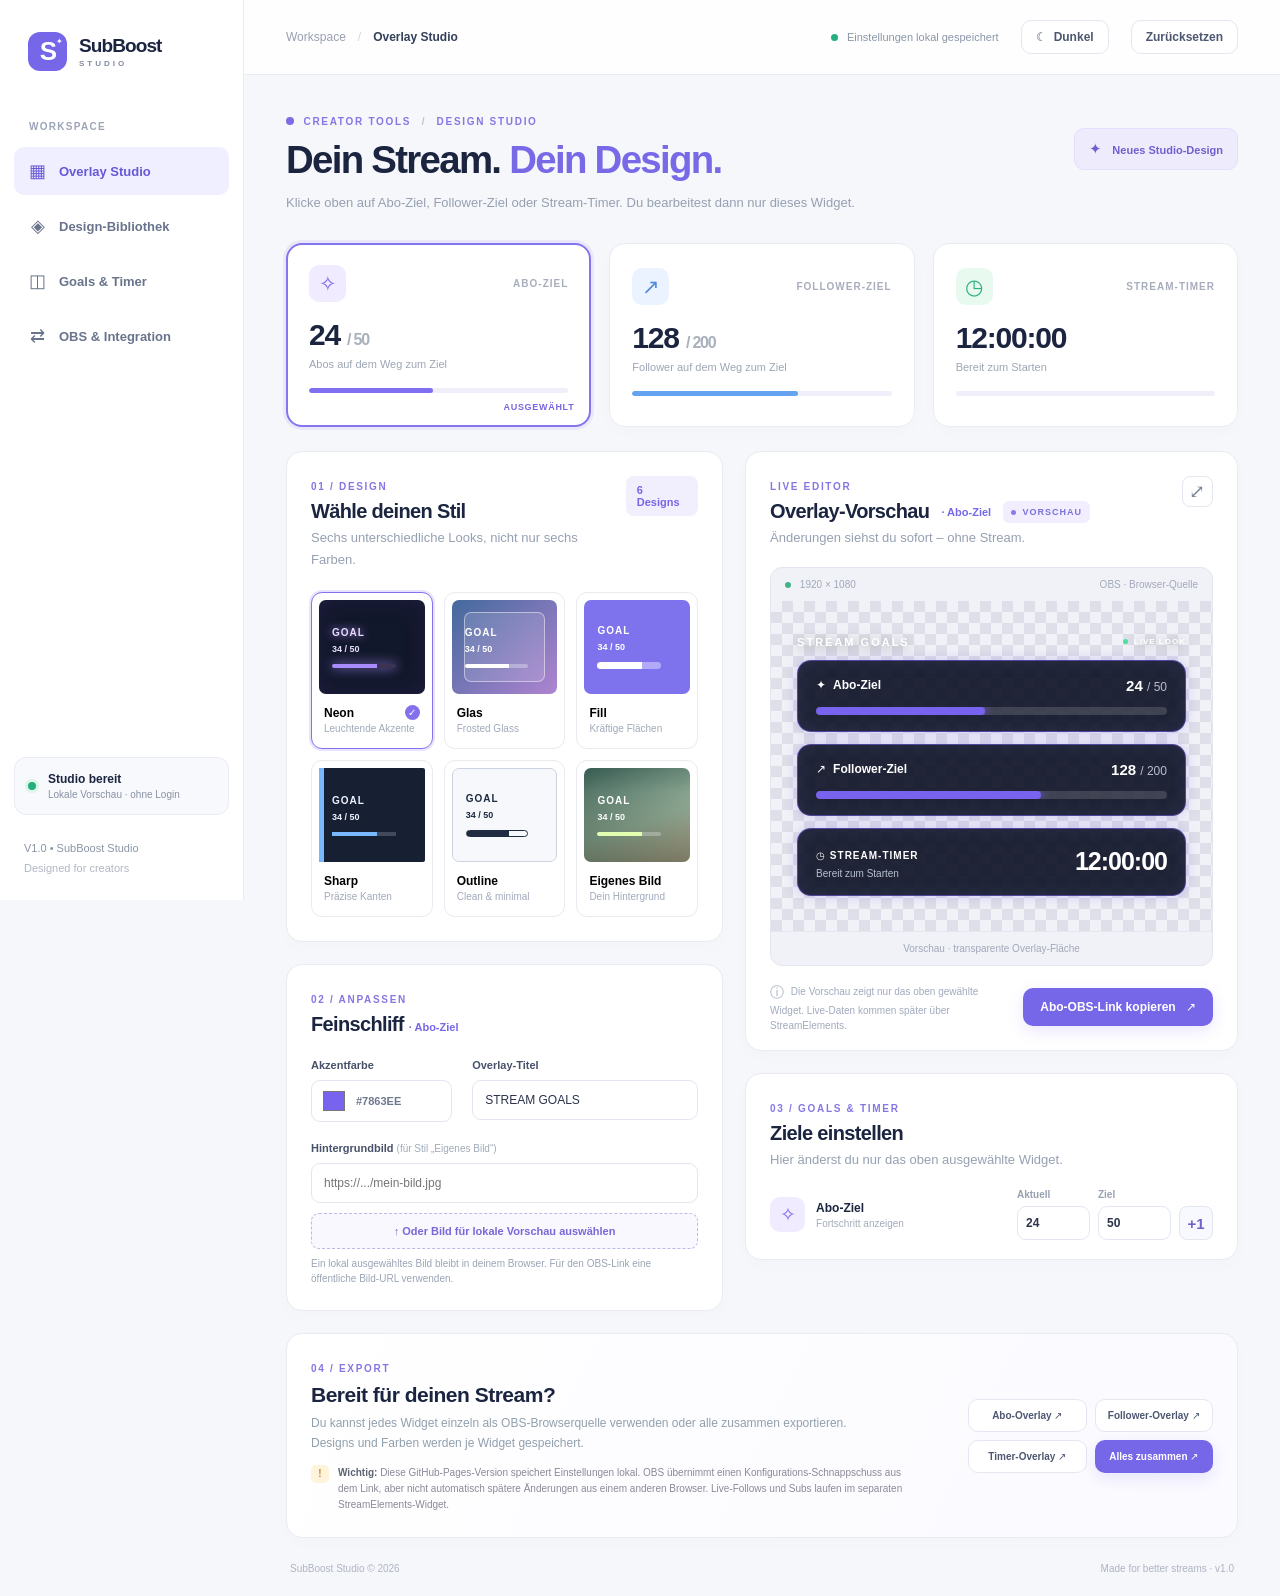
==== commit d52c2269: "Unify widget editor: selectable goals, single preview and controls; remove duplicate cards" ====
--- a/index.html
+++ b/index.html
@@ -59,6 +59,37 @@
 @media(max-width:840px){.top-actions{gap:8px}#theme-toggle{padding:8px 10px}}
 @media(max-width:550px){#theme-toggle .theme-label{display:none}#theme-toggle{min-width:36px}}
 </style>
+<style id="subboost-selection-layout">
+.summary-select{display:block;text-align:left;width:100%;font-family:inherit;color:inherit;cursor:pointer;position:relative;transition:transform .16s,border-color .16s,box-shadow .16s}
+.summary-select:hover{transform:translateY(-2px);border-color:#aaa1f5}
+.summary-select.is-active{border:2px solid #8375ed;padding:20px 21px;box-shadow:0 0 0 3px #8272ed1c}
+.summary-select.is-active:after{content:"AUSGEWÄHLT";position:absolute;right:15px;bottom:13px;font-size:9px;font-weight:850;letter-spacing:.7px;color:#7865e1}
+.summary-select .summary-line{margin-bottom:6px}
+.summary-select.is-active .summary-line{margin-bottom:12px}
+.active-context{font-size:11px;color:#7667e9;font-weight:800;letter-spacing:0;white-space:nowrap}
+.overlay-content .goal-card[hidden],.overlay-content .preview-heading[hidden]{display:none!important}
+#overlay-preview:has(.goal-card:not([hidden])){gap:12px}
+:root[data-theme="dark"] .summary-select{color:#e9edff}
+:root[data-theme="dark"] .summary-select:hover,:root[data-theme="dark"] .summary-select.is-active{border-color:#a497ff}
+:root[data-theme="dark"] .summary-select.is-active:after,:root[data-theme="dark"] .active-context{color:#c6b7ff}
+/* Individual overlay themes, including the optional combined OBS view. */
+.overlay-content.mixed-mode .goal-card.style-neon{background:#13172aef;border-color:color-mix(in srgb,var(--accent),transparent 45%);box-shadow:0 0 13px color-mix(in srgb,var(--accent),transparent 70%),inset 0 0 18px #626acd1c}
+.overlay-content.mixed-mode .goal-card.style-neon .bar-fill{box-shadow:0 0 12px var(--accent)}
+.overlay-content.mixed-mode .goal-card.style-glass{background:linear-gradient(110deg,#596ca4a8,#50506e91);backdrop-filter:blur(22px);border-color:#ffffff77;box-shadow:0 8px 20px #111b4a33}
+.overlay-content.mixed-mode .goal-card.style-glass .bar-fill{background:#fff;box-shadow:none}
+.overlay-content.mixed-mode .goal-card.style-fill{background:var(--accent);border:0;box-shadow:0 10px 24px #17174122}
+.overlay-content.mixed-mode .goal-card.style-fill .bar{background:#ffffff4e}
+.overlay-content.mixed-mode .goal-card.style-fill .bar-fill{background:#fff;box-shadow:none}
+.overlay-content.mixed-mode .goal-card.style-sharp{background:#121a2b;border-left:5px solid var(--accent);border-radius:0;box-shadow:8px 8px 0 #1d1c2d35}
+.overlay-content.mixed-mode .goal-card.style-sharp .bar,.overlay-content.mixed-mode .goal-card.style-sharp .bar-fill{border-radius:0;box-shadow:none}
+.overlay-content.mixed-mode .goal-card.style-outline{background:#fff;color:#202944;border:2px solid #1a253b;border-radius:9px;box-shadow:none}
+.overlay-content.mixed-mode .goal-card.style-outline .goal-top small{color:#9299a5}
+.overlay-content.mixed-mode .goal-card.style-outline .bar{background:#e4e7ee}
+.overlay-content.mixed-mode .goal-card.style-outline .bar-fill{box-shadow:none}
+.overlay-content.mixed-mode .goal-card.style-outline .timer-subline{color:#8a94a4}
+.overlay-content.mixed-mode .goal-card.style-image{background:linear-gradient(90deg,#111b24de,#111b249d);border:1px solid #ffffff70;box-shadow:0 10px 30px #0003;background-size:cover;background-position:center}
+@media(max-width:840px){.summary-select.is-active{padding:15px 12px}.summary-select.is-active:after{display:none}}
+</style>
 </head>
 <body>
 <div id="app-shell">
@@ -69,7 +100,7 @@
       <a href="#studio" class="nav-link active" data-nav="studio"><span class="nav-ico">▦</span> Overlay Studio</a>
       <a href="#designs" class="nav-link" data-nav="designs"><span class="nav-ico">◈</span> Design-Bibliothek</a>
       <a href="#goals" class="nav-link" data-nav="goals"><span class="nav-ico">◫</span> Goals & Timer</a>
-      <a href="#single-widgets" class="nav-link" data-nav="single-widgets"><span class="nav-ico">◇</span> Einzel-Widgets</a>
+
       <a href="#integration" class="nav-link" data-nav="integration"><span class="nav-ico">⇄</span> OBS & Integration</a>
     </nav>
     <div class="side-bottom">
@@ -81,12 +112,12 @@
   <main class="main" id="studio">
     <header class="topbar"><div class="crumb"><span>Workspace</span><span class="slash">/</span><strong>Overlay Studio</strong></div><div class="top-actions"><span class="autosaved"><span class="save-dot"></span> Einstellungen lokal gespeichert</span><button class="btn btn-small btn-outline" type="button" id="theme-toggle" aria-pressed="false" aria-label="Dunklen Modus aktivieren" title="Dunklen Modus aktivieren"><span class="theme-icon" aria-hidden="true">☾</span><span class="theme-label">Dunkel</span></button><button class="btn btn-small btn-outline" id="reset-all">Zurücksetzen</button></div></header>
     <div class="page">
-      <div class="page-heading"><div><div class="eyebrow"><span class="eyebrow-dot"></span> CREATOR TOOLS <span class="eyebrow-sep">/</span> DESIGN STUDIO</div><h1>Dein Stream. <em>Dein Design.</em></h1><p>Gestalte deine Goals, wähle einen Stil und sieh dein Overlay direkt in der Vorschau.</p></div><div class="header-badge"><span>✦</span> Neues Studio-Design</div></div>
+      <div class="page-heading"><div><div class="eyebrow"><span class="eyebrow-dot"></span> CREATOR TOOLS <span class="eyebrow-sep">/</span> DESIGN STUDIO</div><h1>Dein Stream. <em>Dein Design.</em></h1><p>Klicke oben auf Abo-Ziel, Follower-Ziel oder Stream-Timer. Du bearbeitest dann nur dieses Widget.</p></div><div class="header-badge"><span>✦</span> Neues Studio-Design</div></div>
 
-      <div class="summary-grid">
-        <div class="summary"><div class="summary-top"><span class="summary-icon violet">✧</span><span class="summary-tag">ABO-ZIEL</span></div><div class="summary-value" id="sum-subs">24 <span>/ 50</span></div><div class="summary-sub">Abos auf dem Weg zum Ziel</div><div class="summary-line"><i id="sum-subs-line"></i></div></div>
-        <div class="summary"><div class="summary-top"><span class="summary-icon blue">↗</span><span class="summary-tag">FOLLOWER-ZIEL</span></div><div class="summary-value" id="sum-followers">128 <span>/ 200</span></div><div class="summary-sub">Follower auf dem Weg zum Ziel</div><div class="summary-line blue-line"><i id="sum-followers-line"></i></div></div>
-        <div class="summary"><div class="summary-top"><span class="summary-icon green">◷</span><span class="summary-tag">STREAM-TIMER</span></div><div class="summary-value" id="sum-timer">12:00:00</div><div class="summary-sub" id="sum-timer-status">Bereit zum Starten</div><div class="summary-line green-line"><i id="sum-timer-line"></i></div></div>
+      <div class="summary-grid" role="group" aria-label="Widget auswählen">
+        <button type="button" class="summary summary-select is-active" data-widget="subs" aria-pressed="true" aria-label="ABO-ZIEL auswählen"><div class="summary-top"><span class="summary-icon violet">✧</span><span class="summary-tag">ABO-ZIEL</span></div><div class="summary-value" id="sum-subs">24 <span>/ 50</span></div><div class="summary-sub">Abos auf dem Weg zum Ziel</div><div class="summary-line"><i id="sum-subs-line"></i></div></button>
+        <button type="button" class="summary summary-select" data-widget="followers" aria-pressed="false" aria-label="FOLLOWER-ZIEL auswählen"><div class="summary-top"><span class="summary-icon blue">↗</span><span class="summary-tag">FOLLOWER-ZIEL</span></div><div class="summary-value" id="sum-followers">128 <span>/ 200</span></div><div class="summary-sub">Follower auf dem Weg zum Ziel</div><div class="summary-line blue-line"><i id="sum-followers-line"></i></div></button>
+        <button type="button" class="summary summary-select" data-widget="timer" aria-pressed="false" aria-label="STREAM-TIMER auswählen"><div class="summary-top"><span class="summary-icon green">◷</span><span class="summary-tag">STREAM-TIMER</span></div><div class="summary-value" id="sum-timer">12:00:00</div><div class="summary-sub" id="sum-timer-status">Bereit zum Starten</div><div class="summary-line green-line"><i id="sum-timer-line"></i></div></button>
       </div>
 
       <div class="studio-grid">
@@ -99,37 +130,15 @@
             <button type="button" class="style-tile" data-style="outline"><span class="style-art art-outline"><i></i><strong>GOAL</strong><small>34 / 50</small><b></b></span><span class="style-label">Outline <span class="select-check">✓</span></span><span class="style-desc">Clean & minimal</span></button>
             <button type="button" class="style-tile" data-style="image"><span class="style-art art-image"><i></i><strong>GOAL</strong><small>34 / 50</small><b></b></span><span class="style-label">Eigenes Bild <span class="select-check">✓</span></span><span class="style-desc">Dein Hintergrund</span></button>
           </div></section>
-          <section class="card personalization"><div class="card-head tight"><div><span class="section-index">02 / ANPASSEN</span><h2>Feinschliff</h2></div></div><div class="colors-row"><div><label class="field-label" for="accent">Akzentfarbe</label><div class="color-input"><input id="accent" type="color" value="#7863ee"><span id="hex-label">#7863EE</span></div></div><div><label class="field-label" for="label-name">Overlay-Titel</label><input id="label-name" type="text" maxlength="32" value="STREAM GOALS" placeholder="STREAM GOALS"></div></div><div class="image-field"><label class="field-label" for="background-url">Hintergrundbild <span>(für Stil „Eigenes Bild“)</span></label><input id="background-url" type="url" placeholder="https://.../mein-bild.jpg"><label class="upload-label" for="background-file"><span>↑</span> Oder Bild für lokale Vorschau auswählen <input type="file" id="background-file" accept="image/*"></label><small class="hint">Ein lokal ausgewähltes Bild bleibt in deinem Browser. Für den OBS-Link eine öffentliche Bild-URL verwenden.</small></div></section>
+          <section class="card personalization"><div class="card-head tight"><div><span class="section-index">02 / ANPASSEN</span><h2>Feinschliff <span id="active-design-label" class="active-context">· Abo-Ziel</span></h2></div></div><div class="colors-row"><div><label class="field-label" for="accent">Akzentfarbe</label><div class="color-input"><input id="accent" type="color" value="#7863ee"><span id="hex-label">#7863EE</span></div></div><div><label class="field-label" for="label-name">Overlay-Titel</label><input id="label-name" type="text" maxlength="32" value="STREAM GOALS" placeholder="STREAM GOALS"></div></div><div class="image-field"><label class="field-label" for="background-url">Hintergrundbild <span>(für Stil „Eigenes Bild“)</span></label><input id="background-url" type="url" placeholder="https://.../mein-bild.jpg"><label class="upload-label" for="background-file"><span>↑</span> Oder Bild für lokale Vorschau auswählen <input type="file" id="background-file" accept="image/*"></label><small class="hint">Ein lokal ausgewähltes Bild bleibt in deinem Browser. Für den OBS-Link eine öffentliche Bild-URL verwenden.</small></div></section>
         </div>
 
-        <div class="right-stack"><section class="card preview-card"><div class="card-head preview-title"><div><span class="section-index">LIVE EDITOR</span><h2>Overlay-Vorschau <span class="live-pill"><i></i> VORSCHAU</span></h2><p>Änderungen siehst du sofort – ohne Stream.</p></div><button class="icon-btn" title="Vollbildvorschau" id="open-preview" aria-label="Vollbildvorschau öffnen">⤢</button></div><div class="preview-stage"><div class="stage-top"><span><i class="stage-dot"></i> 1920 × 1080</span><span>OBS · Browser-Quelle</span></div><div class="preview-inner"><div id="overlay-preview" class="overlay-content style-neon"><div class="preview-heading"><span id="preview-title">STREAM GOALS</span><span class="tiny-live"><span></span> LIVE LOOK</span></div><div class="goal-card subs-card"><div class="goal-top"><span>✦ <span>Abo-Ziel</span></span><strong id="preview-subs">24 <small>/ 50</small></strong></div><div class="bar"><div class="bar-fill" id="subs-progress"></div></div></div><div class="goal-card followers-card"><div class="goal-top"><span>↗ <span>Follower-Ziel</span></span><strong id="preview-followers">128 <small>/ 200</small></strong></div><div class="bar"><div class="bar-fill" id="followers-progress"></div></div></div><div class="goal-card timer-card"><div class="timer-card-content"><div><span class="timer-label">◷ STREAM-TIMER</span><div class="timer-subline" id="timer-state-label">Bereit zum Starten</div></div><strong id="preview-timer">12:00:00</strong></div></div></div></div><div class="stage-bottom">Vorschau · transparente Overlay-Fläche</div></div><div class="preview-footer"><div><span class="preview-foot-icon">ⓘ</span> Zähler sind aktuell Testwerte; Live-Daten kommen über StreamElements.</div><button class="btn btn-primary" id="copy-overlay-all">OBS-Link kopieren <span>↗</span></button></div></section>
+        <div class="right-stack"><section class="card preview-card"><div class="card-head preview-title"><div><span class="section-index">LIVE EDITOR</span><h2>Overlay-Vorschau <span id="active-preview-label" class="active-context">· Abo-Ziel</span> <span class="live-pill"><i></i> VORSCHAU</span></h2><p>Änderungen siehst du sofort – ohne Stream.</p></div><button class="icon-btn" title="Vollbildvorschau" id="open-preview" aria-label="Ausgewähltes Widget in neuer Ansicht öffnen">⤢</button></div><div class="preview-stage"><div class="stage-top"><span><i class="stage-dot"></i> 1920 × 1080</span><span>OBS · Browser-Quelle</span></div><div class="preview-inner"><div id="overlay-preview" class="overlay-content style-neon"><div class="preview-heading"><span id="preview-title">STREAM GOALS</span><span class="tiny-live"><span></span> LIVE LOOK</span></div><div class="goal-card subs-card"><div class="goal-top"><span>✦ <span>Abo-Ziel</span></span><strong id="preview-subs">24 <small>/ 50</small></strong></div><div class="bar"><div class="bar-fill" id="subs-progress"></div></div></div><div class="goal-card followers-card"><div class="goal-top"><span>↗ <span>Follower-Ziel</span></span><strong id="preview-followers">128 <small>/ 200</small></strong></div><div class="bar"><div class="bar-fill" id="followers-progress"></div></div></div><div class="goal-card timer-card"><div class="timer-card-content"><div><span class="timer-label">◷ STREAM-TIMER</span><div class="timer-subline" id="timer-state-label">Bereit zum Starten</div></div><strong id="preview-timer">12:00:00</strong></div></div></div></div><div class="stage-bottom">Vorschau · transparente Overlay-Fläche</div></div><div class="preview-footer"><div><span class="preview-foot-icon">ⓘ</span> Die Vorschau zeigt nur das oben gewählte Widget. Live-Daten kommen später über StreamElements.</div><button class="btn btn-primary" id="copy-overlay-all">Abo-OBS-Link kopieren <span>↗</span></button></div></section>
 
-        <section class="card controls-card" id="goals"><div class="card-head tight"><div><span class="section-index">03 / GOALS & TIMER</span><h2>Ziele einstellen</h2><p>Teste neue Subs und Follows direkt im Studio.</p></div></div><div class="goals-settings"><div class="settings-row"><div class="settings-label"><span class="settings-icon violet">✧</span><div><strong>Abo-Ziel</strong><small>Fortschritt anzeigen</small></div></div><div class="setting-inputs"><label>Aktuell<input type="number" min="0" max="1000000" id="subs-current" value="24"></label><label>Ziel<input type="number" min="1" max="1000000" id="subs-target" value="50"></label><button class="increment" id="test-sub" type="button" title="Test-Abo hinzufügen">+1</button></div></div><div class="settings-row"><div class="settings-label"><span class="settings-icon blue">↗</span><div><strong>Follower-Ziel</strong><small>Zählt aufwärts</small></div></div><div class="setting-inputs"><label>Aktuell<input type="number" min="0" max="1000000" id="followers-current" value="128"></label><label>Ziel<input type="number" min="1" max="1000000" id="followers-target" value="200"></label><button class="increment" id="test-follower" type="button" title="Test-Follow hinzufügen">+1</button></div></div></div><div class="divider"></div><div class="timer-settings"><div class="timer-settings-head"><div class="settings-label"><span class="settings-icon green">◷</span><div><strong>Stream-Timer</strong><small>Countdown mit Pause und Fortsetzen</small></div></div><strong id="timer-control-display">12:00:00</strong></div><div class="preset-row"><button type="button" class="preset active" data-hours="12">12 Stunden</button><button type="button" class="preset" data-hours="24">24 Stunden</button><button type="button" class="preset" data-hours="48">48 Stunden</button><label class="custom-hours">Eigen: <input type="number" min="1" max="240" id="custom-hours" placeholder="Std."></label></div><div class="timer-buttons"><button id="timer-toggle" class="btn btn-dark">▶ Timer starten</button><button id="timer-reset" class="btn btn-outline">↺ Zurücksetzen</button></div></div></section></div>
+        <section class="card controls-card" id="goals"><div class="card-head tight"><div><span class="section-index">03 / GOALS & TIMER</span><h2>Ziele einstellen</h2><p>Hier änderst du nur das oben ausgewählte Widget.</p></div></div><div class="goals-settings" id="goal-counter-settings"><div class="settings-row" id="subs-settings-row"><div class="settings-label"><span class="settings-icon violet">✧</span><div><strong>Abo-Ziel</strong><small>Fortschritt anzeigen</small></div></div><div class="setting-inputs"><label>Aktuell<input type="number" min="0" max="1000000" id="subs-current" value="24"></label><label>Ziel<input type="number" min="1" max="1000000" id="subs-target" value="50"></label><button class="increment" id="test-sub" type="button" title="Test-Abo hinzufügen">+1</button></div></div><div class="settings-row" id="followers-settings-row" hidden><div class="settings-label"><span class="settings-icon blue">↗</span><div><strong>Follower-Ziel</strong><small>Zählt aufwärts</small></div></div><div class="setting-inputs"><label>Aktuell<input type="number" min="0" max="1000000" id="followers-current" value="128"></label><label>Ziel<input type="number" min="1" max="1000000" id="followers-target" value="200"></label><button class="increment" id="test-follower" type="button" title="Test-Follow hinzufügen">+1</button></div></div></div><div class="divider" id="goals-divider" hidden></div><div class="timer-settings" id="timer-settings" hidden><div class="timer-settings-head"><div class="settings-label"><span class="settings-icon green">◷</span><div><strong>Stream-Timer</strong><small>Countdown mit Pause und Fortsetzen</small></div></div><strong id="timer-control-display">12:00:00</strong></div><div class="preset-row"><button type="button" class="preset active" data-hours="12">12 Stunden</button><button type="button" class="preset" data-hours="24">24 Stunden</button><button type="button" class="preset" data-hours="48">48 Stunden</button><label class="custom-hours">Eigen: <input type="number" min="1" max="240" id="custom-hours" placeholder="Std."></label></div><div class="timer-buttons"><button id="timer-toggle" class="btn btn-dark">▶ Timer starten</button><button id="timer-reset" class="btn btn-outline">↺ Zurücksetzen</button></div></div></section></div>
       </div>
 
-      <section class="card singles-panel" id="single-widgets" aria-labelledby="single-widgets-title">
-<div class="card-head"><div><span class="section-index">04 / EINZEL-WIDGETS</span><h2 id="single-widgets-title">Jedes Widget einzeln speichern</h2><p>Abo-Ziel, Follower-Ziel und Timer getrennt gestalten und jeweils mit eigenem OBS-Link verwenden. Deine Einstellungen bleiben einzeln im Browser gespeichert.</p></div><span class="pill">3 einzelne Widgets</span></div>
-<div class="singles-grid"><article class="single-card" data-single-widget="subs">
-<div class="single-card-head"><span class="single-card-icon">✦</span><div><h3>Abo-Ziel</h3><p>Nur das Abo-Ziel als eigenes Widget</p></div></div>
-<div class="single-fields"><label>Aktuell<input type="number" min="0" max="1000000" data-sfield="current"></label><label>Ziel<input type="number" min="1" max="1000000" data-sfield="target"></label><label>Design<select data-sfield="style"><option value="neon">Neon</option><option value="glass">Glas</option><option value="fill">Fill</option><option value="sharp">Sharp</option><option value="outline">Outline</option><option value="image">Eigenes Bild</option></select></label><label>Akzentfarbe<input type="color" data-sfield="accent" value="#7863ee"></label></div>
-<p class="single-saved" data-saved-status aria-live="polite">Noch nicht gespeichert</p>
-<div class="single-buttons"><button type="button" class="btn btn-primary" data-single-action="save">Einzeln speichern</button><button type="button" class="btn btn-outline" data-single-action="copy">OBS-Link kopieren</button><button type="button" class="btn btn-outline" data-single-action="preview">Vorschau</button></div>
-</article>
-<article class="single-card" data-single-widget="followers">
-<div class="single-card-head"><span class="single-card-icon">↗</span><div><h3>Follower-Ziel</h3><p>Nur das Follower-Ziel als eigenes Widget</p></div></div>
-<div class="single-fields"><label>Aktuell<input type="number" min="0" max="1000000" data-sfield="current"></label><label>Ziel<input type="number" min="1" max="1000000" data-sfield="target"></label><label>Design<select data-sfield="style"><option value="neon">Neon</option><option value="glass">Glas</option><option value="fill">Fill</option><option value="sharp">Sharp</option><option value="outline">Outline</option><option value="image">Eigenes Bild</option></select></label><label>Akzentfarbe<input type="color" data-sfield="accent" value="#7863ee"></label></div>
-<p class="single-saved" data-saved-status aria-live="polite">Noch nicht gespeichert</p>
-<div class="single-buttons"><button type="button" class="btn btn-primary" data-single-action="save">Einzeln speichern</button><button type="button" class="btn btn-outline" data-single-action="copy">OBS-Link kopieren</button><button type="button" class="btn btn-outline" data-single-action="preview">Vorschau</button></div>
-</article>
-<article class="single-card" data-single-widget="timer">
-<div class="single-card-head"><span class="single-card-icon">◷</span><div><h3>Stream-Timer</h3><p>Nur den Timer als eigenes Widget</p></div></div>
-<div class="single-fields"><label class="single-full">Dauer in Stunden<input type="number" min="1" max="240" data-sfield="hours"></label><label>Design<select data-sfield="style"><option value="neon">Neon</option><option value="glass">Glas</option><option value="fill">Fill</option><option value="sharp">Sharp</option><option value="outline">Outline</option><option value="image">Eigenes Bild</option></select></label><label>Akzentfarbe<input type="color" data-sfield="accent" value="#7863ee"></label></div>
-<p class="single-saved" data-saved-status aria-live="polite">Noch nicht gespeichert</p>
-<div class="single-buttons"><button type="button" class="btn btn-primary" data-single-action="save">Einzeln speichern</button><button type="button" class="btn btn-outline" data-single-action="copy">OBS-Link kopieren</button><button type="button" class="btn btn-outline" data-single-action="preview">Vorschau</button></div>
-</article></div>
-<p class="singles-note">Hinweis: Die OBS-Links enthalten gespeicherte Momentaufnahmen. Spätere Änderungen musst du erneut speichern und den Link in OBS aktualisieren. Echte Twitch-Events benötigen weiterhin die separate StreamElements-Anbindung.</p>
-</section>
-<section class="card integration" id="integration"><div class="integration-copy"><span class="section-index">04 / EXPORT</span><h2>Bereit für deinen Stream?</h2><p>Kopiere einen transparenten Overlay-Link für OBS. Für automatisch gezählte Follows und Subs liegt außerdem ein separates StreamElements-Custom-Widget im Projekt.</p><div class="integration-note"><span>!</span><span><strong>Wichtig:</strong> Diese GitHub-Pages-Version speichert Einstellungen lokal. OBS übernimmt einen Konfigurations-Schnappschuss aus dem Link, aber nicht automatisch spätere Änderungen aus einem anderen Browser. Live-Follows und Subs laufen im separaten StreamElements-Widget.</span></div></div><div class="integration-actions"><button class="btn btn-outline" id="copy-subs">Abo-Overlay ↗</button><button class="btn btn-outline" id="copy-followers">Follower-Overlay ↗</button><button class="btn btn-outline" id="copy-timer">Timer-Overlay ↗</button><button class="btn btn-primary" id="copy-all">Alles zusammen ↗</button></div></section>
+      <section class="card integration" id="integration"><div class="integration-copy"><span class="section-index">04 / EXPORT</span><h2>Bereit für deinen Stream?</h2><p>Du kannst jedes Widget einzeln als OBS-Browserquelle verwenden oder alle zusammen exportieren. Designs und Farben werden je Widget gespeichert.</p><div class="integration-note"><span>!</span><span><strong>Wichtig:</strong> Diese GitHub-Pages-Version speichert Einstellungen lokal. OBS übernimmt einen Konfigurations-Schnappschuss aus dem Link, aber nicht automatisch spätere Änderungen aus einem anderen Browser. Live-Follows und Subs laufen im separaten StreamElements-Widget.</span></div></div><div class="integration-actions"><button class="btn btn-outline" id="copy-subs">Abo-Overlay ↗</button><button class="btn btn-outline" id="copy-followers">Follower-Overlay ↗</button><button class="btn btn-outline" id="copy-timer">Timer-Overlay ↗</button><button class="btn btn-primary" id="copy-all">Alles zusammen ↗</button></div></section>
       <footer><span>SubBoost Studio © 2026</span><span>Made for better streams · v1.0</span></footer>
     </div>
   </main>
@@ -137,146 +146,6 @@
 <div id="obs-overlay-root" class="obs-root" hidden><div class="obs-content" id="obs-content"></div><div class="obs-interact" id="obs-interact"><button type="button" id="obs-start-pause">▶ Start / Pause</button><button type="button" id="obs-reset">↺ Reset</button></div></div>
 <div id="toast" role="status" aria-live="polite"></div>
 <script src="app.js"></script>
-<style id="subboost-independent-widget-styles">
-.singles-panel{margin-top:22px}
-.singles-grid{display:grid;grid-template-columns:repeat(3,minmax(0,1fr));gap:15px}
-.single-card{min-width:0;background:#fafbff;border:1px solid #e4e8f1;border-radius:14px;padding:18px;display:flex;flex-direction:column;gap:14px}
-.single-card-head{display:flex;gap:10px;align-items:center}
-.single-card-icon{display:grid;place-items:center;flex:0 0 36px;width:36px;height:36px;border-radius:10px;background:#eeeaff;color:#7667e9;font-size:21px}
-.single-card-head h3{font-size:15px;margin:0 0 3px;letter-spacing:-.3px}
-.single-card-head p{font-size:10px;line-height:1.5;color:#7a8599}
-.single-fields{display:grid;grid-template-columns:1fr 1fr;gap:11px}
-.single-fields label{min-width:0;font-size:11px;font-weight:700;color:#59647a}
-.single-fields input:not([type=color]),.single-fields select{display:block;margin-top:6px;width:100%;min-width:0;height:38px;padding:8px;border:1px solid #dce2ed;background:#fff;color:#27354c;border-radius:8px;font-size:12px}
-.single-fields input[type=color]{display:block;cursor:pointer;margin-top:6px;width:100%;height:38px;padding:4px;border:1px solid #dce2ed;background:#fff;border-radius:8px}
-.single-full{grid-column:1/-1}
-.single-saved{font-size:10px;font-weight:700;line-height:1.5;color:#878fa3}
-.single-saved.is-saved{color:#25885c}
-.single-saved.is-edited{color:#ae7937}
-.single-buttons{display:grid;gap:8px;margin-top:auto}
-.single-buttons .btn{font-size:11px;padding:10px 7px;white-space:normal;min-height:36px}
-.singles-note{font-size:11px;line-height:1.6;color:#79869a;margin-top:16px}
-:root[data-theme="dark"] .single-card{background:#1a283c;border-color:#38465e}
-:root[data-theme="dark"] .single-card-head p,:root[data-theme="dark"] .singles-note{color:#a9b8ce}
-:root[data-theme="dark"] .single-card-icon{background:#382b5c;color:#c3afff}
-:root[data-theme="dark"] .single-fields label{color:#b9c5da}
-:root[data-theme="dark"] .single-fields input:not([type=color]),:root[data-theme="dark"] .single-fields select,:root[data-theme="dark"] .single-fields input[type=color]{background:#101a2d;color:#f1f5ff;border-color:#43516b}
-:root[data-theme="dark"] .single-saved{color:#aab6c7}
-:root[data-theme="dark"] .single-saved.is-saved{color:#7cdbaf}
-:root[data-theme="dark"] .single-saved.is-edited{color:#f0bd7e}
-@media(max-width:1100px){.singles-grid{grid-template-columns:1fr 1fr}}
-@media(max-width:700px){.singles-grid{grid-template-columns:1fr}.singles-panel .card-head{flex-direction:column}}
-</style>
-<script id="subboost-independent-widget-controller">
-(()=>{
-  'use strict';
-  // The studio dashboard remains independent: each saved widget has its own data and appearance.
-  if(new URLSearchParams(location.search).has('overlay'))return;
-  const storageKey='subboost-studio-independent-widgets-v1';
-  const dashboardKey='subboost-studio-v1';
-  const kinds=['subs','followers','timer'];
-  const cards=[...document.querySelectorAll('[data-single-widget]')];
-  const styles=['neon','glass','fill','sharp','outline','image'];
-  let saved={};
-  try{
-    const val=JSON.parse(localStorage.getItem(storageKey)||'{}');
-    if(val&&typeof val==='object')saved=val;
-  }catch(_){}
-  const number=(v,min,max,fallback)=>{const n=Number(v);return Number.isFinite(n)?Math.min(max,Math.max(min,n)):fallback};
-  function dashboard(){
-    try{return JSON.parse(localStorage.getItem(dashboardKey)||'{}')||{}}catch(_){return{}}
-  }
-  function initial(kind){
-    const s=dashboard();
-    const common={style:styles.includes(s.style)?s.style:'neon',accent:/^#[a-f0-9]{6}$/i.test(s.accent||'')?s.accent:'#7863ee'};
-    if(kind==='subs')return {...common,current:number(s.subs,0,1000000,24),target:number(s.subsTarget,1,1000000,50)};
-    if(kind==='followers')return {...common,current:number(s.followers,0,1000000,128),target:number(s.followersTarget,1,1000000,200)};
-    return {...common,hours:number((s.durationMs||43200000)/3600000,1,240,12)};
-  }
-  function normalize(kind,raw){
-    const def=initial(kind);
-    const value=raw&&typeof raw==='object'?raw:{};
-    const cfg={style:styles.includes(value.style)?value.style:def.style,accent:/^#[a-f0-9]{6}$/i.test(value.accent||'')?value.accent:def.accent};
-    if(kind==='timer')return {...cfg,hours:number(value.hours,1,240,def.hours)};
-    return {...cfg,current:number(value.current,0,1000000,def.current),target:number(value.target,1,1000000,def.target)};
-  }
-  function fields(card){
-    const data={};
-    card.querySelectorAll('[data-sfield]').forEach(el=>data[el.dataset.sfield]=el.value);
-    return normalize(card.dataset.singleWidget,data);
-  }
-  function setFields(card,cfg){
-    card.querySelectorAll('[data-sfield]').forEach(el=>{
-      if(Object.prototype.hasOwnProperty.call(cfg,el.dataset.sfield))el.value=cfg[el.dataset.sfield];
-    });
-  }
-  function same(a,b){return JSON.stringify(a)===JSON.stringify(b)}
-  function refreshStatus(card){
-    const kind=card.dataset.singleWidget;
-    const status=card.querySelector('[data-saved-status]');
-    status.classList.remove('is-edited','is-saved');
-    if(!saved[kind]){status.textContent='Noch nicht gespeichert';return}
-    if(same(fields(card),normalize(kind,saved[kind]))){
-      status.classList.add('is-saved');
-      status.textContent='✓ Dieses Widget ist gespeichert';
-    }else{
-      status.classList.add('is-edited');
-      status.textContent='Nicht gespeicherte Änderungen';
-    }
-  }
-  function buildUrl(kind,cfg){
-    const s=dashboard();
-    const values={
-      style:cfg.style,accent:cfg.accent,title:String(s.title||'STREAM GOALS').slice(0,32),
-      subs:number(s.subs,0,1000000,24),subsTarget:number(s.subsTarget,1,1000000,50),
-      followers:number(s.followers,0,1000000,128),followersTarget:number(s.followersTarget,1,1000000,200),
-      durationMs:43200000,remainingMs:43200000,running:false,startedAt:null,
-      bgUrl:/^https?:\/\//i.test(s.bgUrl||'')?String(s.bgUrl).slice(0,1800):'',bgData:''
-    };
-    if(kind==='subs'){values.subs=cfg.current;values.subsTarget=cfg.target}
-    if(kind==='followers'){values.followers=cfg.current;values.followersTarget=cfg.target}
-    if(kind==='timer'){values.durationMs=cfg.hours*3600000;values.remainingMs=values.durationMs}
-    const url=new URL(location.href);
-    url.search='';url.hash='';
-    url.searchParams.set('overlay',kind);
-    url.searchParams.set('config',JSON.stringify(values));
-    return url.toString();
-  }
-  function notice(message){
-    const toast=document.getElementById('toast');
-    if(!toast)return;
-    toast.textContent=message;
-    toast.classList.add('show');
-    clearTimeout(notice.timeout);
-    notice.timeout=setTimeout(()=>toast.classList.remove('show'),3200);
-  }
-  for(const card of cards){
-    const kind=card.dataset.singleWidget;
-    if(!kinds.includes(kind))continue;
-    setFields(card,normalize(kind,saved[kind]||{}));
-    refreshStatus(card);
-    card.querySelectorAll('[data-sfield]').forEach(el=>el.addEventListener('input',()=>refreshStatus(card)));
-    card.querySelector('[data-single-action="save"]').addEventListener('click',()=>{
-      saved[kind]=fields(card);
-      try{localStorage.setItem(storageKey,JSON.stringify(saved));refreshStatus(card);notice('Widget einzeln gespeichert.')}catch(_){notice('Speichern nicht möglich: Browserspeicher prüfen.')}
-    });
-    card.querySelector('[data-single-action="copy"]').addEventListener('click',async()=>{
-      if(!saved[kind]||!same(fields(card),normalize(kind,saved[kind]))){
-        notice('Bitte dieses Widget zuerst speichern.');
-        return;
-      }
-      const url=buildUrl(kind,normalize(kind,saved[kind]));
-      try{await navigator.clipboard.writeText(url);notice('Einzel-OBS-Link kopiert.')}
-      catch(_){window.prompt('Einzel-OBS-Link kopieren:',url)}
-    });
-    card.querySelector('[data-single-action="preview"]').addEventListener('click',()=>{
-      const cfg=fields(card);
-      const url=buildUrl(kind,cfg);
-      window.open(url,'_blank','noopener,noreferrer');
-    });
-  }
-})();
-</script>
 <script id="subboost-theme-controller">
 (()=>{
   if(new URLSearchParams(location.search).has('overlay'))return;
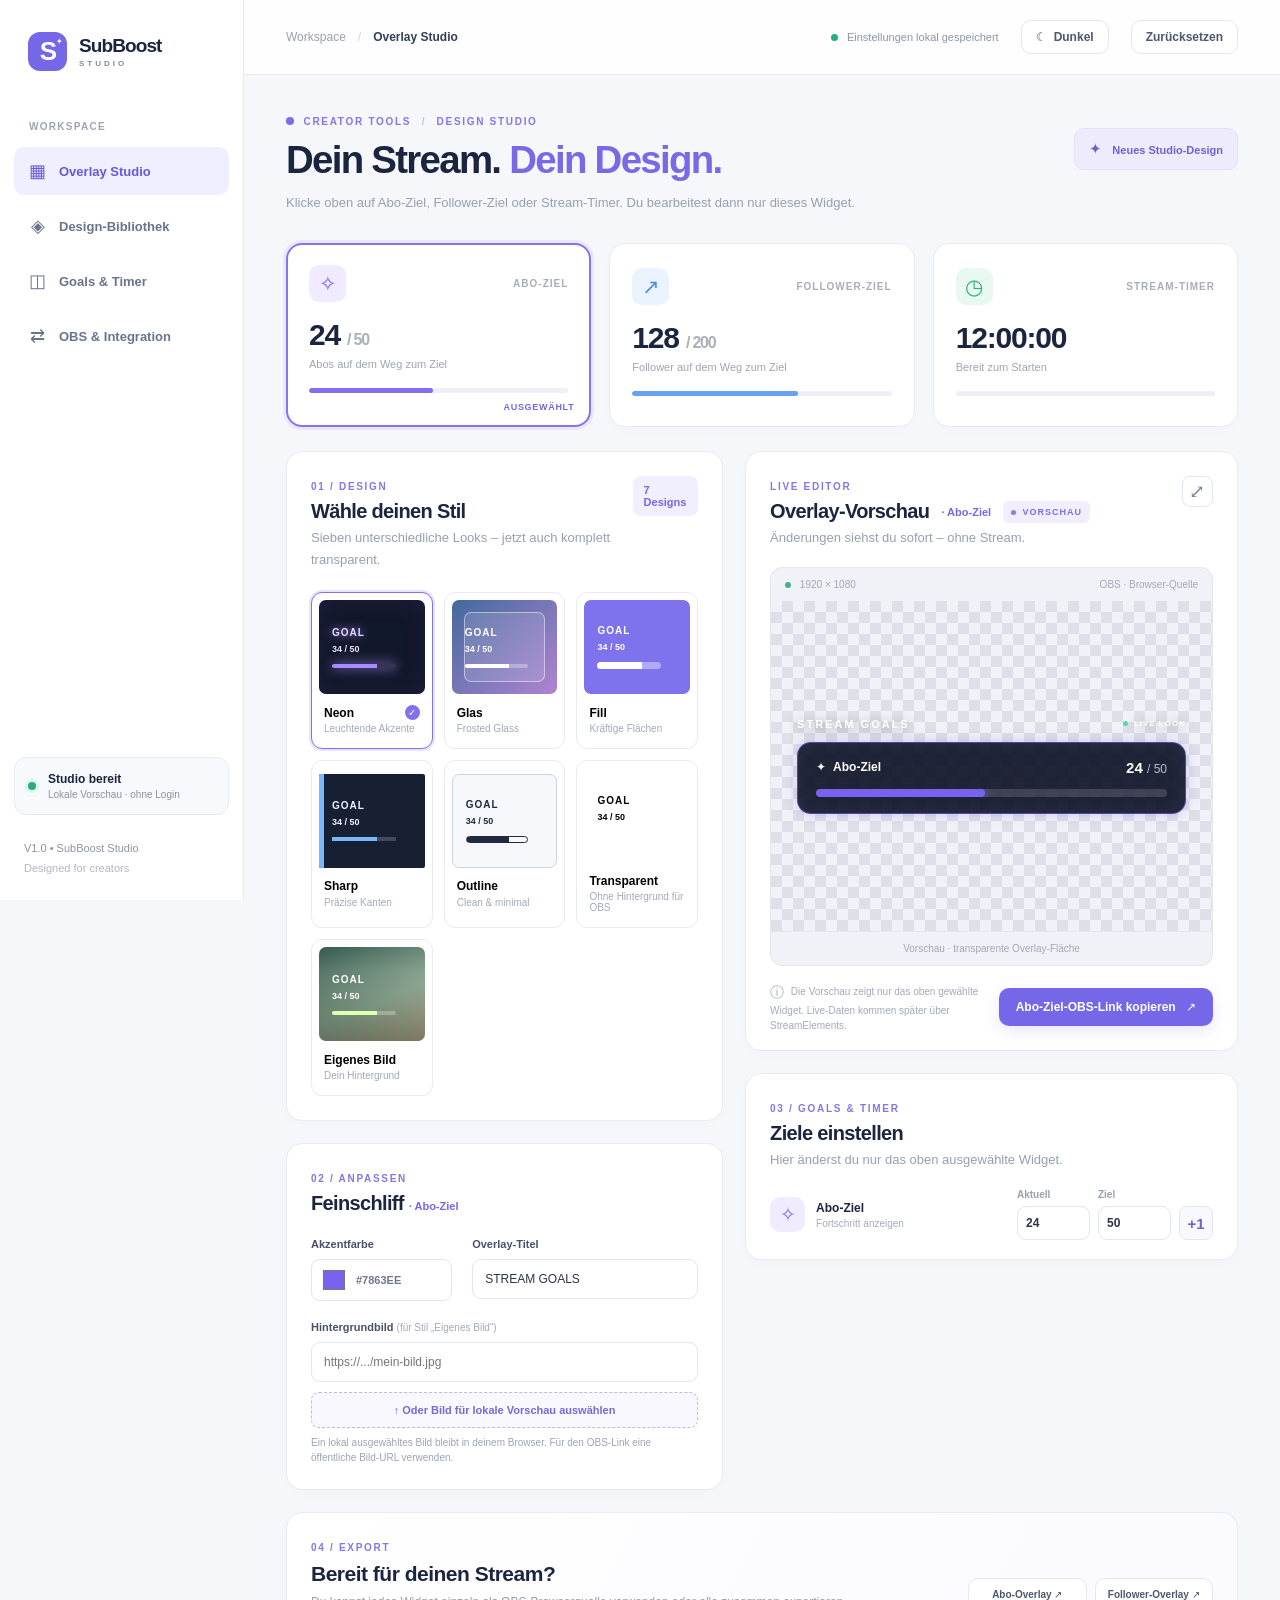
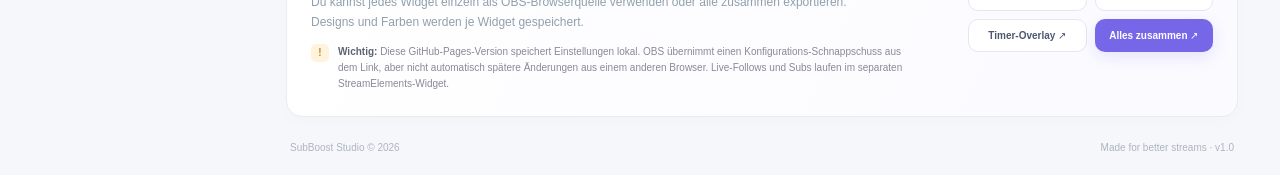
==== commit 1be7bd26: "Add transparent overlay design to index.html" ====
--- a/index.html
+++ b/index.html
@@ -122,12 +122,13 @@
 
       <div class="studio-grid">
         <div class="left-stack">
-          <section class="card" id="designs"><div class="card-head"><div><span class="section-index">01 / DESIGN</span><h2>Wähle deinen Stil</h2><p>Sechs unterschiedliche Looks, nicht nur sechs Farben.</p></div><div class="pill">6 Designs</div></div><div class="styles-grid" id="styles-grid">
+          <section class="card" id="designs"><div class="card-head"><div><span class="section-index">01 / DESIGN</span><h2>Wähle deinen Stil</h2><p>Sieben unterschiedliche Looks – jetzt auch komplett transparent.</p></div><div class="pill">7 Designs</div></div><div class="styles-grid" id="styles-grid">
             <button type="button" class="style-tile selected" data-style="neon"><span class="style-art art-neon"><i></i><strong>GOAL</strong><small>34 / 50</small><b></b></span><span class="style-label">Neon <span class="select-check">✓</span></span><span class="style-desc">Leuchtende Akzente</span></button>
             <button type="button" class="style-tile" data-style="glass"><span class="style-art art-glass"><i></i><strong>GOAL</strong><small>34 / 50</small><b></b></span><span class="style-label">Glas <span class="select-check">✓</span></span><span class="style-desc">Frosted Glass</span></button>
             <button type="button" class="style-tile" data-style="fill"><span class="style-art art-fill"><i></i><strong>GOAL</strong><small>34 / 50</small><b></b></span><span class="style-label">Fill <span class="select-check">✓</span></span><span class="style-desc">Kräftige Flächen</span></button>
             <button type="button" class="style-tile" data-style="sharp"><span class="style-art art-sharp"><i></i><strong>GOAL</strong><small>34 / 50</small><b></b></span><span class="style-label">Sharp <span class="select-check">✓</span></span><span class="style-desc">Präzise Kanten</span></button>
             <button type="button" class="style-tile" data-style="outline"><span class="style-art art-outline"><i></i><strong>GOAL</strong><small>34 / 50</small><b></b></span><span class="style-label">Outline <span class="select-check">✓</span></span><span class="style-desc">Clean & minimal</span></button>
+            <button type="button" class="style-tile" data-style="transparent"><span class="style-art art-transparent"><i></i><strong>GOAL</strong><small>34 / 50</small><b></b></span><span class="style-label">Transparent <span class="select-check">✓</span></span><span class="style-desc">Ohne Hintergrund für OBS</span></button>
             <button type="button" class="style-tile" data-style="image"><span class="style-art art-image"><i></i><strong>GOAL</strong><small>34 / 50</small><b></b></span><span class="style-label">Eigenes Bild <span class="select-check">✓</span></span><span class="style-desc">Dein Hintergrund</span></button>
           </div></section>
           <section class="card personalization"><div class="card-head tight"><div><span class="section-index">02 / ANPASSEN</span><h2>Feinschliff <span id="active-design-label" class="active-context">· Abo-Ziel</span></h2></div></div><div class="colors-row"><div><label class="field-label" for="accent">Akzentfarbe</label><div class="color-input"><input id="accent" type="color" value="#7863ee"><span id="hex-label">#7863EE</span></div></div><div><label class="field-label" for="label-name">Overlay-Titel</label><input id="label-name" type="text" maxlength="32" value="STREAM GOALS" placeholder="STREAM GOALS"></div></div><div class="image-field"><label class="field-label" for="background-url">Hintergrundbild <span>(für Stil „Eigenes Bild“)</span></label><input id="background-url" type="url" placeholder="https://.../mein-bild.jpg"><label class="upload-label" for="background-file"><span>↑</span> Oder Bild für lokale Vorschau auswählen <input type="file" id="background-file" accept="image/*"></label><small class="hint">Ein lokal ausgewähltes Bild bleibt in deinem Browser. Für den OBS-Link eine öffentliche Bild-URL verwenden.</small></div></section>
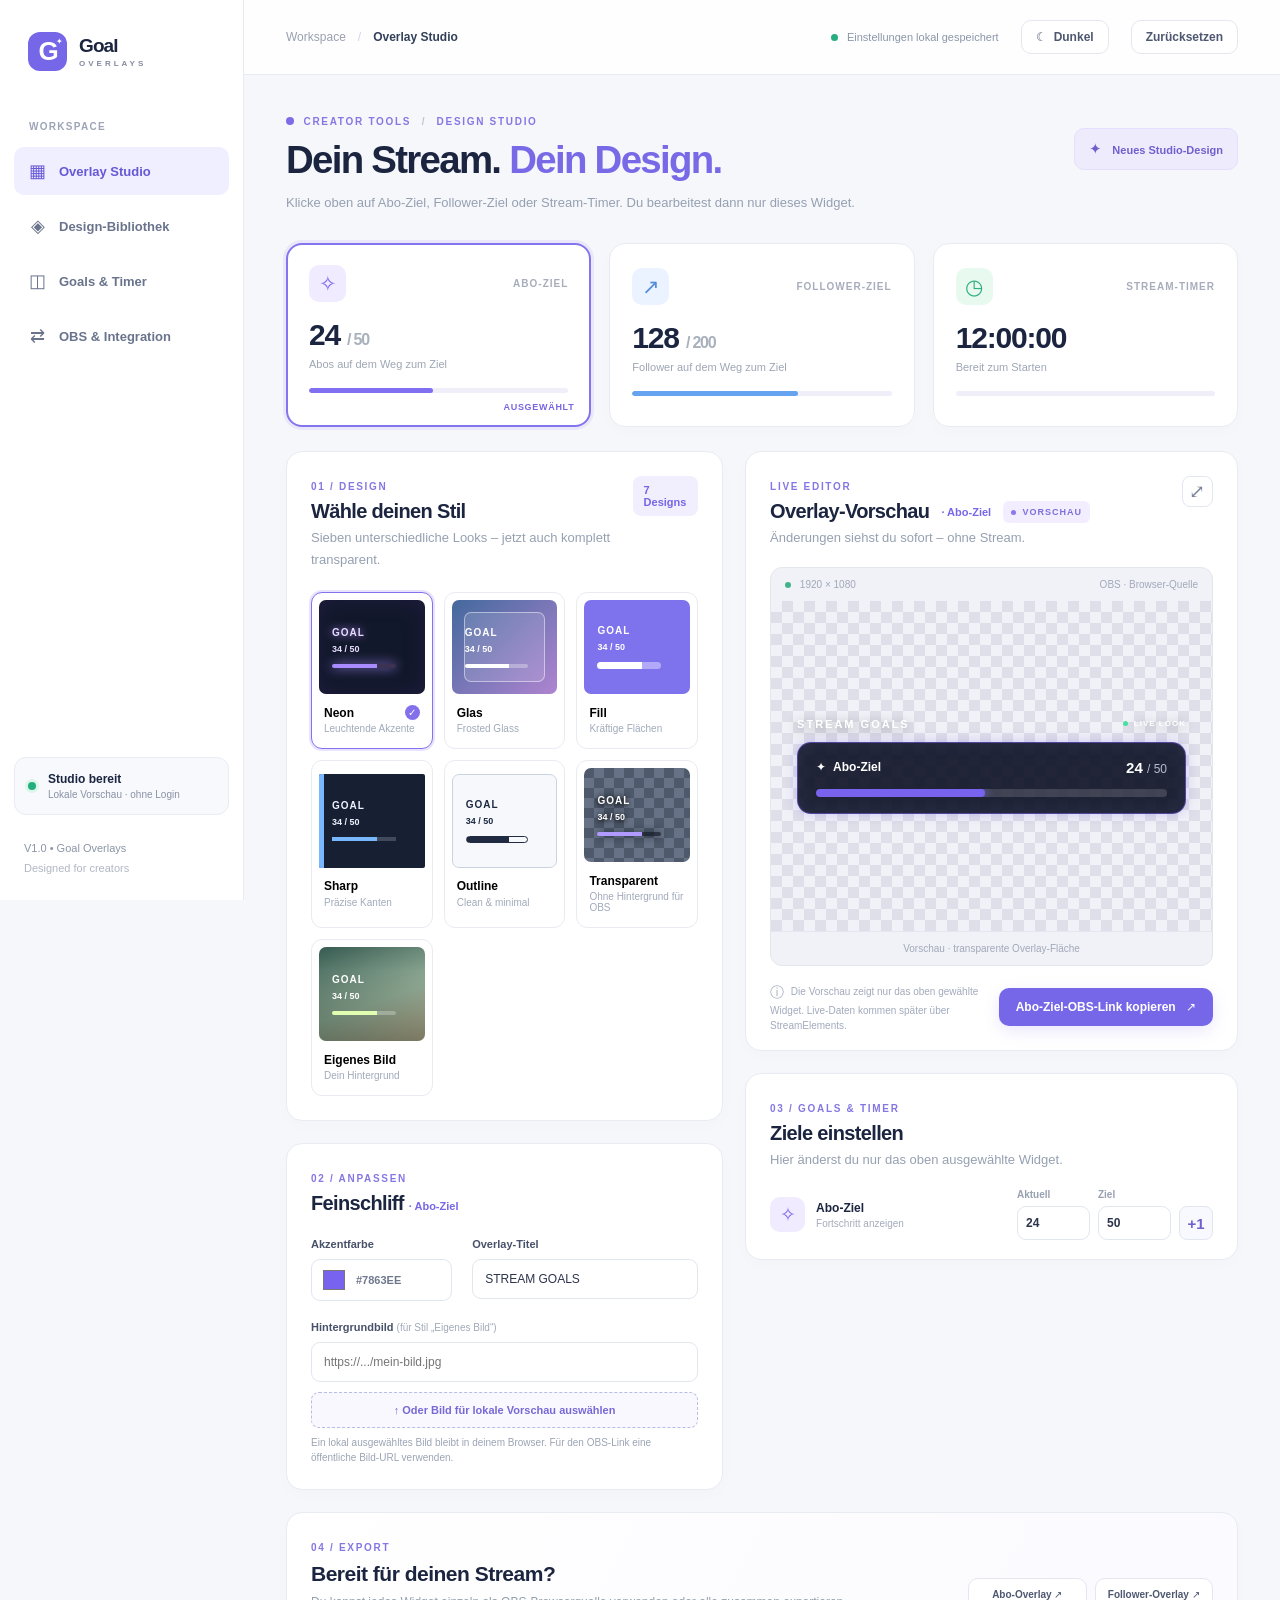
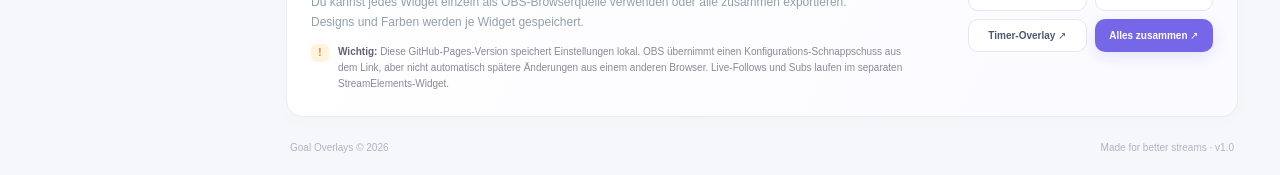
==== commit 3a38a07f: "Rebrand to Goal Overlays (logo, page title, footer)" ====
--- a/index.html
+++ b/index.html
@@ -4,8 +4,8 @@
   <meta charset="utf-8">
   <meta name="viewport" content="width=device-width, initial-scale=1">
   <meta name="theme-color" content="#f6f7fb">
-  <meta name="description" content="SubBoost Studio – professionelle Twitch-Overlay-Gestaltung für Abo-Ziele, Follower-Ziele und Stream-Timer.">
-  <title>SubBoost Studio · Overlay Designer</title>
+  <meta name="description" content="Goal Overlays – professionelle Twitch-Overlay-Gestaltung für Abo-Ziele, Follower-Ziele und Stream-Timer.">
+  <title>Goal Overlays · Twitch Overlay Designer</title>
   <link rel="stylesheet" href="styles.css">
 <style id="subboost-dashboard-theme">
 /* Dark Mode only changes the studio interface; the Twitch/OBS overlay keeps its own appearance. */
@@ -94,7 +94,7 @@
 <body>
 <div id="app-shell">
   <aside class="sidebar">
-    <a class="brand" href="#studio" aria-label="SubBoost Studio Startseite"><span class="brand-mark">S<span class="brand-spark">✦</span></span><span><b>SubBoost</b><small>STUDIO</small></span></a>
+    <a class="brand" href="#studio" aria-label="Goal Overlays Startseite"><span class="brand-mark">G<span class="brand-spark">✦</span></span><span><b>Goal</b><small>OVERLAYS</small></span></a>
     <div class="nav-caption">WORKSPACE</div>
     <nav aria-label="Hauptnavigation">
       <a href="#studio" class="nav-link active" data-nav="studio"><span class="nav-ico">▦</span> Overlay Studio</a>
@@ -105,7 +105,7 @@
     </nav>
     <div class="side-bottom">
       <div class="status-card"><span class="status-dot"></span><div><b>Studio bereit</b><small>Lokale Vorschau · ohne Login</small></div></div>
-      <div class="side-foot">V1.0 • SubBoost Studio<br><span>Designed for creators</span></div>
+      <div class="side-foot">V1.0 • Goal Overlays<br><span>Designed for creators</span></div>
     </div>
   </aside>
 
@@ -140,7 +140,7 @@
       </div>
 
       <section class="card integration" id="integration"><div class="integration-copy"><span class="section-index">04 / EXPORT</span><h2>Bereit für deinen Stream?</h2><p>Du kannst jedes Widget einzeln als OBS-Browserquelle verwenden oder alle zusammen exportieren. Designs und Farben werden je Widget gespeichert.</p><div class="integration-note"><span>!</span><span><strong>Wichtig:</strong> Diese GitHub-Pages-Version speichert Einstellungen lokal. OBS übernimmt einen Konfigurations-Schnappschuss aus dem Link, aber nicht automatisch spätere Änderungen aus einem anderen Browser. Live-Follows und Subs laufen im separaten StreamElements-Widget.</span></div></div><div class="integration-actions"><button class="btn btn-outline" id="copy-subs">Abo-Overlay ↗</button><button class="btn btn-outline" id="copy-followers">Follower-Overlay ↗</button><button class="btn btn-outline" id="copy-timer">Timer-Overlay ↗</button><button class="btn btn-primary" id="copy-all">Alles zusammen ↗</button></div></section>
-      <footer><span>SubBoost Studio © 2026</span><span>Made for better streams · v1.0</span></footer>
+      <footer><span>Goal Overlays © 2026</span><span>Made for better streams · v1.0</span></footer>
     </div>
   </main>
 </div>
--- a/styles.css
+++ b/styles.css
@@ -4,3 +4,27 @@
 @media(max-width:1240px){.sidebar{width:206px}.main{width:calc(100% - 206px)}.page{padding:35px 27px}.topbar{padding:0 27px}.studio-grid{grid-template-columns:1fr}.styles-grid{grid-template-columns:repeat(6,minmax(0,1fr))}.style-art{height:80px}.preview-inner{min-height:340px}.integration{align-items:flex-start}}@media(max-width:840px){.sidebar{display:none}.main{width:100%}.topbar{padding:0 17px}.page{padding:25px 16px}.header-badge,.autosaved{display:none}.styles-grid{grid-template-columns:repeat(3,minmax(0,1fr))}.summary-grid{gap:9px}.summary{padding:16px 13px}.summary-value{font-size:24px}.summary-value span{font-size:11px}.summary-icon{width:30px;height:30px}.summary-tag{font-size:8px}.summary-sub{font-size:9px}.integration{flex-direction:column}.integration-actions{width:100%}}@media(max-width:550px){.summary-grid{grid-template-columns:1fr}.summary{padding:14px}.summary-value{margin-top:8px}.summary-line{margin-top:10px}.styles-grid{grid-template-columns:repeat(2,minmax(0,1fr))}.page-heading{margin-bottom:21px}.card{padding:17px}.setting-inputs label{width:58px}.setting-inputs input{font-size:11px!important}.preview-footer{align-items:stretch;flex-direction:column}.preview-footer>div{max-width:100%}.preview-inner{padding:12px;min-height:290px}.goal-card{padding:13px}.colors-row{grid-template-columns:1fr}.settings-row{gap:10px}.timer-card strong{font-size:19px}.topbar{height:60px}footer{font-size:9px}}@media(prefers-reduced-motion:reduce){*{scroll-behavior:auto!important;transition:none!important}}
 /* Invisible editor preview is cloned in OBS mode; only the clone is shown. */
 .obs-root[data-view="subs"] .followers-card,.obs-root[data-view="subs"] .timer-card,.obs-root[data-view="subs"] .preview-heading,.obs-root[data-view="followers"] .subs-card,.obs-root[data-view="followers"] .timer-card,.obs-root[data-view="followers"] .preview-heading,.obs-root[data-view="timer"] .subs-card,.obs-root[data-view="timer"] .followers-card,.obs-root[data-view="timer"] .preview-heading{display:none}
+
+/* Transparent overlay preset: checkerboard only in the selection thumbnail. */
+.art-transparent{color:#ffffff;background-color:#4e596b;background-image:linear-gradient(45deg,#677286 25%,transparent 25%),linear-gradient(-45deg,#677286 25%,transparent 25%),linear-gradient(45deg,transparent 75%,#677286 75%),linear-gradient(-45deg,transparent 75%,#677286 75%);background-size:20px 20px;background-position:0 0,0 10px,10px -10px,-10px 0}
+.art-transparent strong,.art-transparent small{position:relative;text-shadow:0 1px 5px #000,0 0 8px #000a}
+.art-transparent b{position:relative;background:linear-gradient(90deg,#b09aff 70%,#050b1699 70%);box-shadow:0 0 8px #04091399}
+/* Actual widgets have no visible panel. Only text and progress remain visible. */
+.overlay-content.style-transparent .goal-card,
+.overlay-content.mixed-mode .goal-card.style-transparent{background:transparent!important;background-image:none!important;border:0!important;box-shadow:none!important;backdrop-filter:none!important;border-radius:0!important;padding:9px 3px!important;color:#fff}
+.overlay-content.style-transparent .goal-top,
+.overlay-content.style-transparent .timer-label,
+.overlay-content.style-transparent .timer-card strong,
+.overlay-content.style-transparent .timer-subline,
+.overlay-content.mixed-mode .goal-card.style-transparent .goal-top,
+.overlay-content.mixed-mode .goal-card.style-transparent .timer-label,
+.overlay-content.mixed-mode .goal-card.style-transparent .timer-card strong,
+.overlay-content.mixed-mode .goal-card.style-transparent .timer-subline{text-shadow:0 1px 3px #000,0 2px 9px #000c}
+.overlay-content.style-transparent .goal-top small,
+.overlay-content.mixed-mode .goal-card.style-transparent .goal-top small{color:#e6e9ff}
+.overlay-content.style-transparent .timer-subline,
+.overlay-content.mixed-mode .goal-card.style-transparent .timer-subline{color:#d7ddf1}
+.overlay-content.style-transparent .bar,
+.overlay-content.mixed-mode .goal-card.style-transparent .bar{background:#02061487;border:1px solid #ffffff50;height:9px;box-shadow:0 2px 7px #0008}
+.overlay-content.style-transparent .bar-fill,
+.overlay-content.mixed-mode .goal-card.style-transparent .bar-fill{background:var(--accent);box-shadow:0 0 11px var(--accent)}
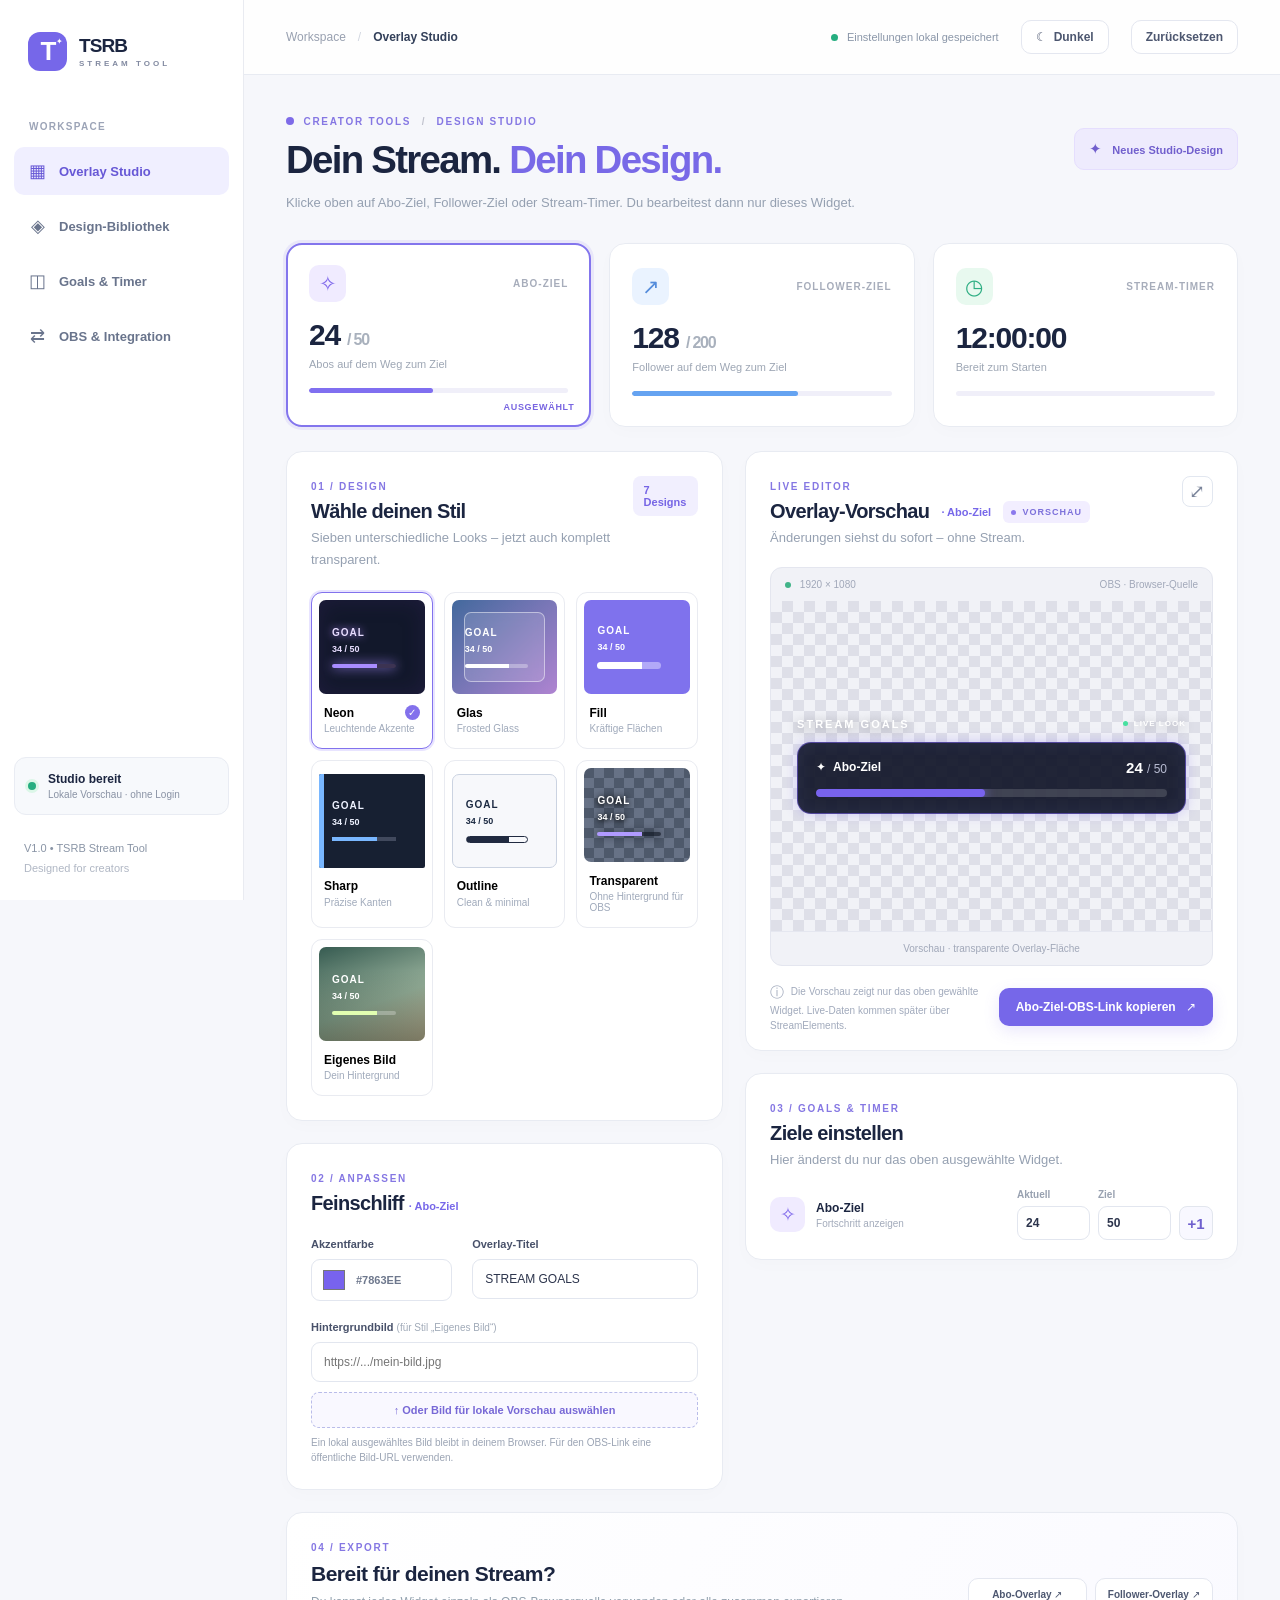
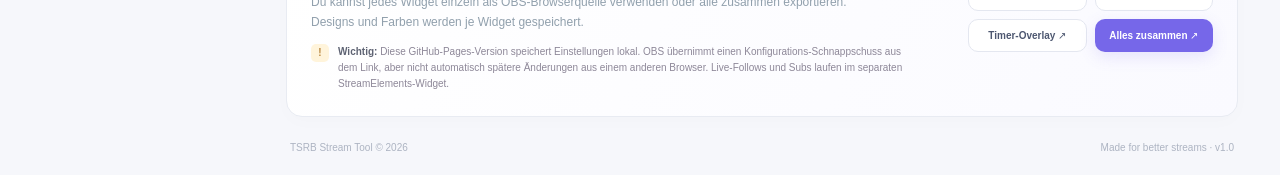
==== commit 818fcc16: "Rebrand website as TSRB Stream Tool while keeping Overlay Studio" ====
--- a/index.html
+++ b/index.html
@@ -4,8 +4,8 @@
   <meta charset="utf-8">
   <meta name="viewport" content="width=device-width, initial-scale=1">
   <meta name="theme-color" content="#f6f7fb">
-  <meta name="description" content="Goal Overlays – professionelle Twitch-Overlay-Gestaltung für Abo-Ziele, Follower-Ziele und Stream-Timer.">
-  <title>Goal Overlays · Twitch Overlay Designer</title>
+  <meta name="description" content="TSRB Stream Tool – Streaming-Tools für Twitch und OBS: Overlays, Abo-Ziele, Follower-Ziele und Stream-Timer.">
+  <title>TSRB Stream Tool · Overlay Studio</title>
   <link rel="stylesheet" href="styles.css">
 <style id="subboost-dashboard-theme">
 /* Dark Mode only changes the studio interface; the Twitch/OBS overlay keeps its own appearance. */
@@ -94,7 +94,7 @@
 <body>
 <div id="app-shell">
   <aside class="sidebar">
-    <a class="brand" href="#studio" aria-label="Goal Overlays Startseite"><span class="brand-mark">G<span class="brand-spark">✦</span></span><span><b>Goal</b><small>OVERLAYS</small></span></a>
+    <a class="brand" href="#studio" aria-label="TSRB Stream Tool Startseite"><span class="brand-mark">T<span class="brand-spark">✦</span></span><span><b>TSRB</b><small>STREAM TOOL</small></span></a>
     <div class="nav-caption">WORKSPACE</div>
     <nav aria-label="Hauptnavigation">
       <a href="#studio" class="nav-link active" data-nav="studio"><span class="nav-ico">▦</span> Overlay Studio</a>
@@ -105,7 +105,7 @@
     </nav>
     <div class="side-bottom">
       <div class="status-card"><span class="status-dot"></span><div><b>Studio bereit</b><small>Lokale Vorschau · ohne Login</small></div></div>
-      <div class="side-foot">V1.0 • Goal Overlays<br><span>Designed for creators</span></div>
+      <div class="side-foot">V1.0 • TSRB Stream Tool<br><span>Designed for creators</span></div>
     </div>
   </aside>
 
@@ -140,7 +140,7 @@
       </div>
 
       <section class="card integration" id="integration"><div class="integration-copy"><span class="section-index">04 / EXPORT</span><h2>Bereit für deinen Stream?</h2><p>Du kannst jedes Widget einzeln als OBS-Browserquelle verwenden oder alle zusammen exportieren. Designs und Farben werden je Widget gespeichert.</p><div class="integration-note"><span>!</span><span><strong>Wichtig:</strong> Diese GitHub-Pages-Version speichert Einstellungen lokal. OBS übernimmt einen Konfigurations-Schnappschuss aus dem Link, aber nicht automatisch spätere Änderungen aus einem anderen Browser. Live-Follows und Subs laufen im separaten StreamElements-Widget.</span></div></div><div class="integration-actions"><button class="btn btn-outline" id="copy-subs">Abo-Overlay ↗</button><button class="btn btn-outline" id="copy-followers">Follower-Overlay ↗</button><button class="btn btn-outline" id="copy-timer">Timer-Overlay ↗</button><button class="btn btn-primary" id="copy-all">Alles zusammen ↗</button></div></section>
-      <footer><span>Goal Overlays © 2026</span><span>Made for better streams · v1.0</span></footer>
+      <footer><span>TSRB Stream Tool © 2026</span><span>Made for better streams · v1.0</span></footer>
     </div>
   </main>
 </div>
